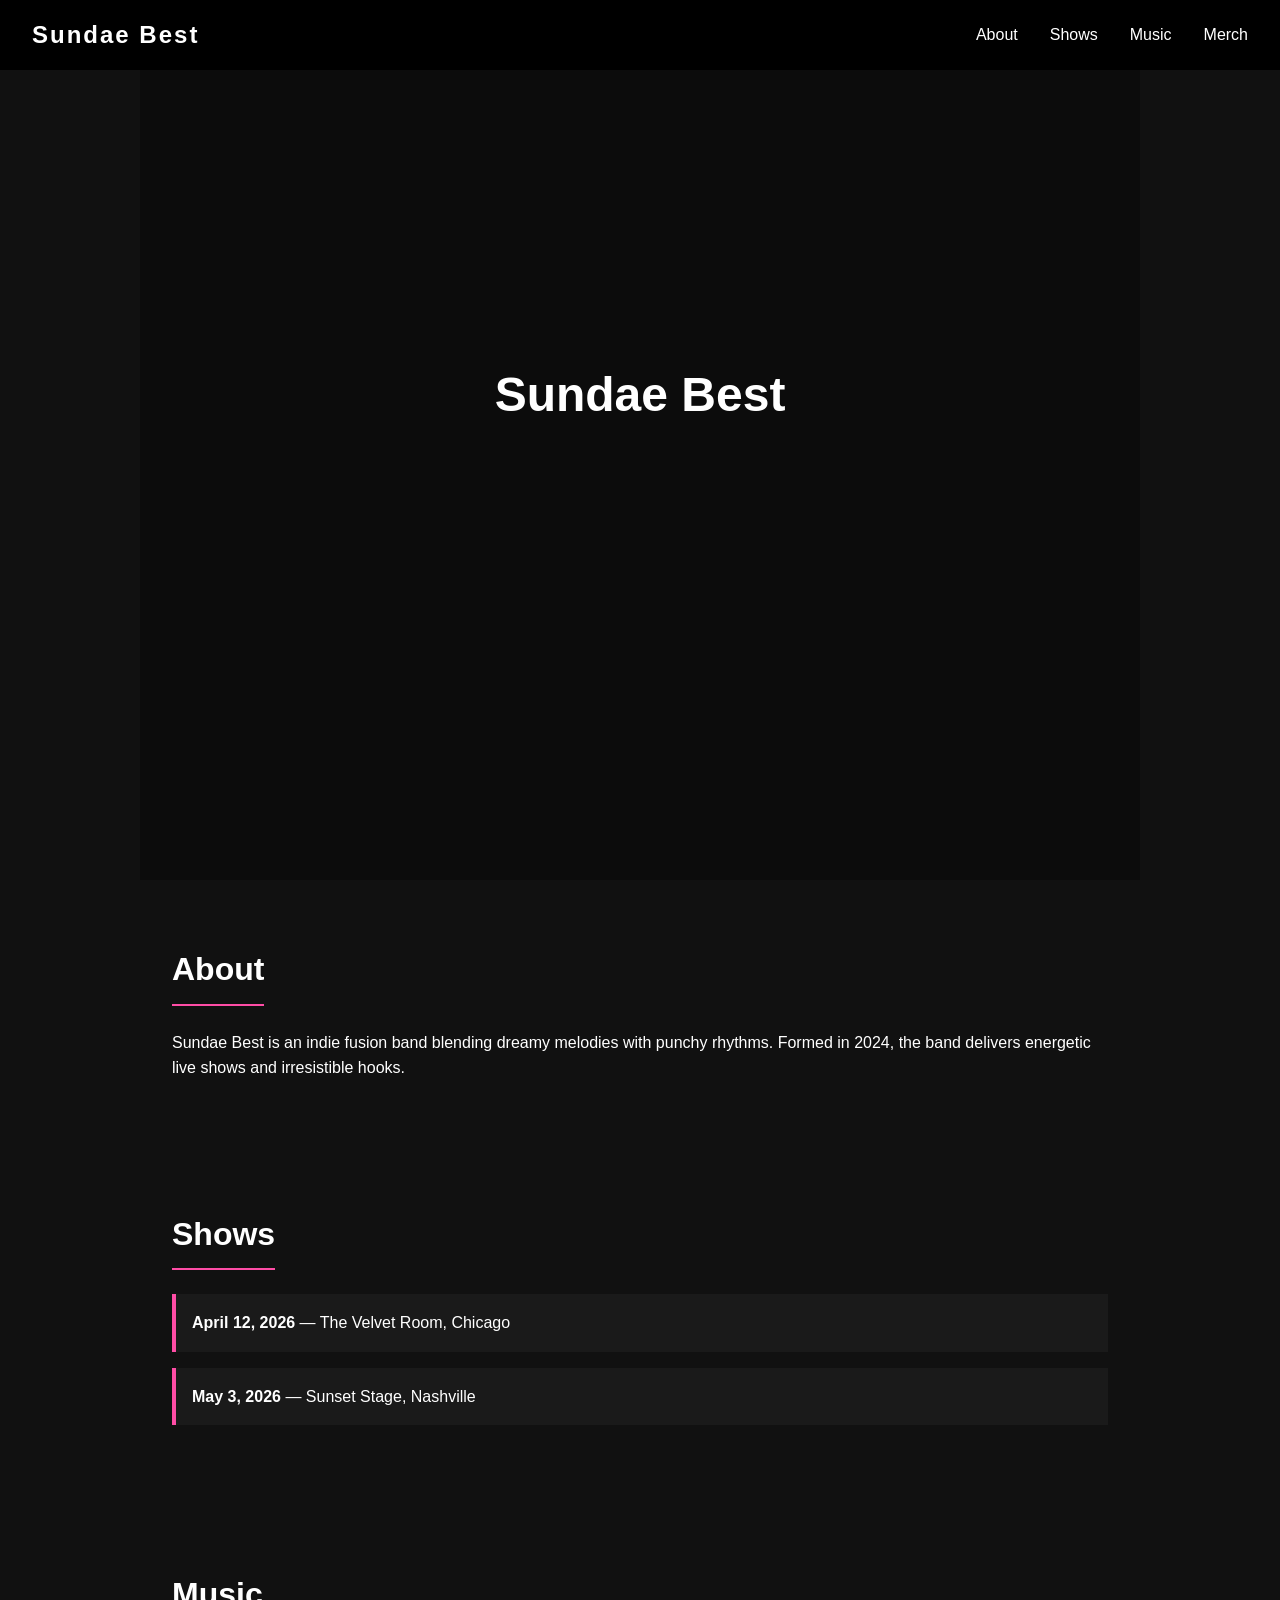
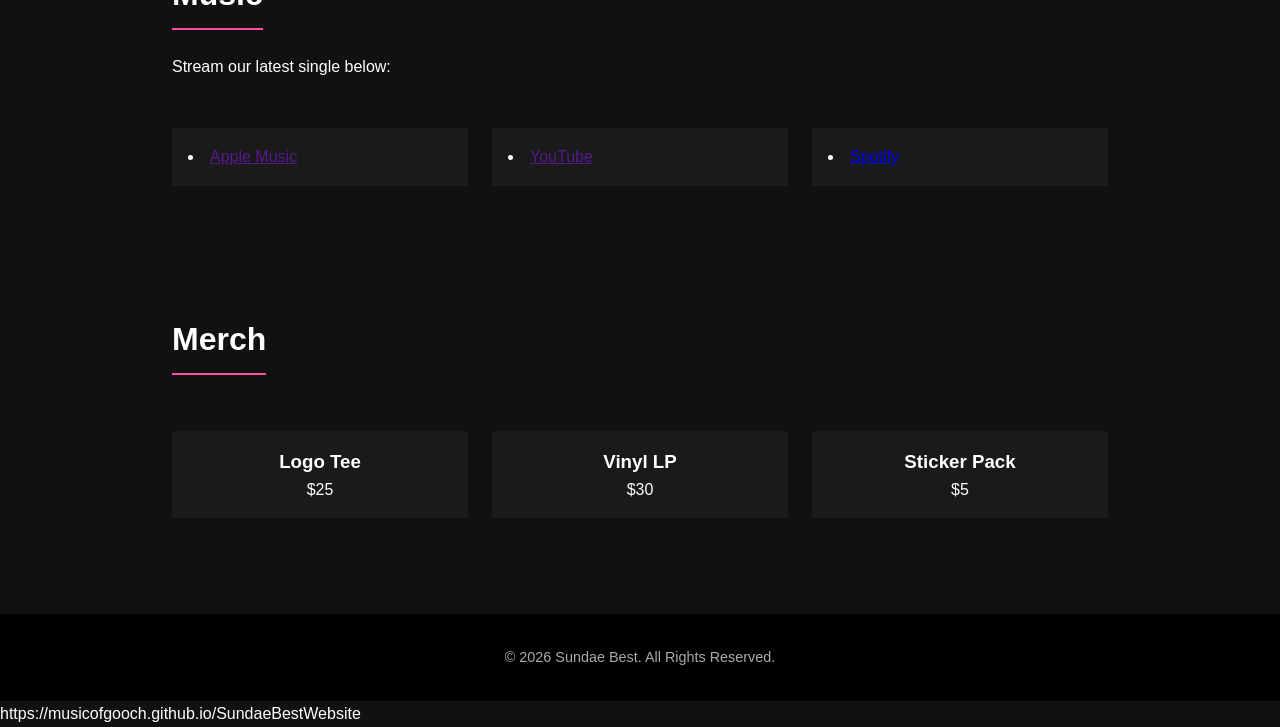
==== index.html @ 962b08f9 "name change" ====
<!DOCTYPE html>
<html lang="en">
<head>
<meta charset="UTF-8">
<meta name="viewport" content="width=device-width, initial-scale=1.0">
<title>Sundae Best | Official Website</title>

<style>
    * {
        margin: 0;
        padding: 0;
        box-sizing: border-box;
        font-family: Arial, Helvetica, sans-serif;
    }

    body {
        background-color: #111;
        color: #fff;
        line-height: 1.6;
    }

    /* NAVIGATION */
    header {
        background: #000;
        padding: 1rem 2rem;
        position: sticky;
        top: 0;
        z-index: 1000;
    }

    nav {
        display: flex;
        justify-content: space-between;
        align-items: center;
    }

    .logo {
        font-size: 1.5rem;
        font-weight: bold;
        letter-spacing: 2px;
    }

    .nav-links {
        list-style: none;
        display: flex;
        gap: 2rem;
    }

    .nav-links a {
        text-decoration: none;
        color: #fff;
        font-weight: 500;
        transition: color 0.3s ease;
    }

    .nav-links a:hover {
        color: #ff4da6;
    }

    /* HERO */
    .hero {
        height: 90vh;
        display: flex;
        justify-content: center;
        align-items: center;
        text-align: center;
        background: linear-gradient(rgba(0, 0, 0, 0.3), rgba(0,0,0,0.3)),
                    url('AlbumAF.PNG') center/cover no-repeat;
    }

    .hero h1 {
        font-size: 3rem;
        margin-bottom: 10rem;
    }

    .hero p {
        font-size: 1.2rem;
        color: #ccc;
    }

    section {
        padding: 4rem 2rem;
        max-width: 1000px;
        margin: auto;
    }

    section h2 {
        font-size: 2rem;
        margin-bottom: 1.5rem;
        border-bottom: 2px solid #ff4da6;
        display: inline-block;
        padding-bottom: 0.5rem;
    }

    /* SHOWS */
    .show {
        margin-bottom: 1rem;
        padding: 1rem;
        background: #1a1a1a;
        border-left: 4px solid #ff4da6;
    }

    /* MUSIC */
    .music-grid {
        display: grid;
        grid-template-columns: repeat(auto-fit, minmax(200px, 1fr));
        gap: 1.5rem;
        margin-top: 2rem;
    }   

    .streaming {
        background: #1a1a1a;
        padding: 1rem;
        margin-top: 1rem;
    }

    /* MERCH */
    .merch-grid {
        display: grid;
        grid-template-columns: repeat(auto-fit, minmax(200px, 1fr));
        gap: 1.5rem;
        margin-top: 2rem;
    }

    .merch-item {
        background: #1a1a1a;
        padding: 1rem;
        text-align: center;
    }

    footer {
        text-align: center;
        padding: 2rem;
        background: #000;
        margin-top: 2rem;
        font-size: 0.9rem;
        color: #aaa;
    }

    @media (max-width: 768px) {
        .nav-links {
            gap: 1rem;
        }

        .hero h1 {
            font-size: 2rem;
        }
    }
</style>
</head>

<body>

<header>
    <nav>
        <div class="logo">Sundae Best</div>
        <ul class="nav-links">
            <li><a href="#about">About</a></li>
            <li><a href="#shows">Shows</a></li>
            <li><a href="#music">Music</a></li>
            <li><a href="#merch">Merch</a></li>
        </ul>
    </nav>
</header>

<section class="hero">
    <div>
        <h1>Sundae Best</h1>
    </div>
</section>

<section id="about">
    <h2>About</h2>
    <p>
        Sundae Best is an indie fusion band blending dreamy melodies with punchy rhythms.
        Formed in 2024, the band delivers energetic live shows and irresistible hooks.
    </p>
</section>

<section id="shows">
    <h2>Shows</h2>
    <div class="show">
        <strong>April 12, 2026</strong> — The Velvet Room, Chicago
    </div>
    <div class="show">
        <strong>May 3, 2026</strong> — Sunset Stage, Nashville
    </div>
</section>

<section id="music">
    <h2>Music</h2>
    <p>Stream our latest single below:</p>
    <div class="music-grid">
        <div class="streaming">
            <li><a href="">Apple Music</a></li>
        </div>
        <div class="streaming">
            <li><a href="">YouTube</a></li>
        </div>
        <div class="streaming">
            <li><a href="https://open.spotify.com/artist/6PKrR58yG4EZNNCb6vdg8H">Spotify</a></li>
        </div>
    </div>
</section>

<section id="merch">
    <h2>Merch</h2>
    <div class="merch-grid">
        <div class="merch-item">
            <h3>Logo Tee</h3>
            <p>$25</p>
        </div>
        <div class="merch-item">
            <h3>Vinyl LP</h3>
            <p>$30</p>
        </div>
        <div class="merch-item">
            <h3>Sticker Pack</h3>
            <p>$5</p>
        </div>
    </div>
</section>

<footer>
    © 2026 Sundae Best. All Rights Reserved.
</footer>

</body>
</html>

https://musicofgooch.github.io/SundaeBestWebsite
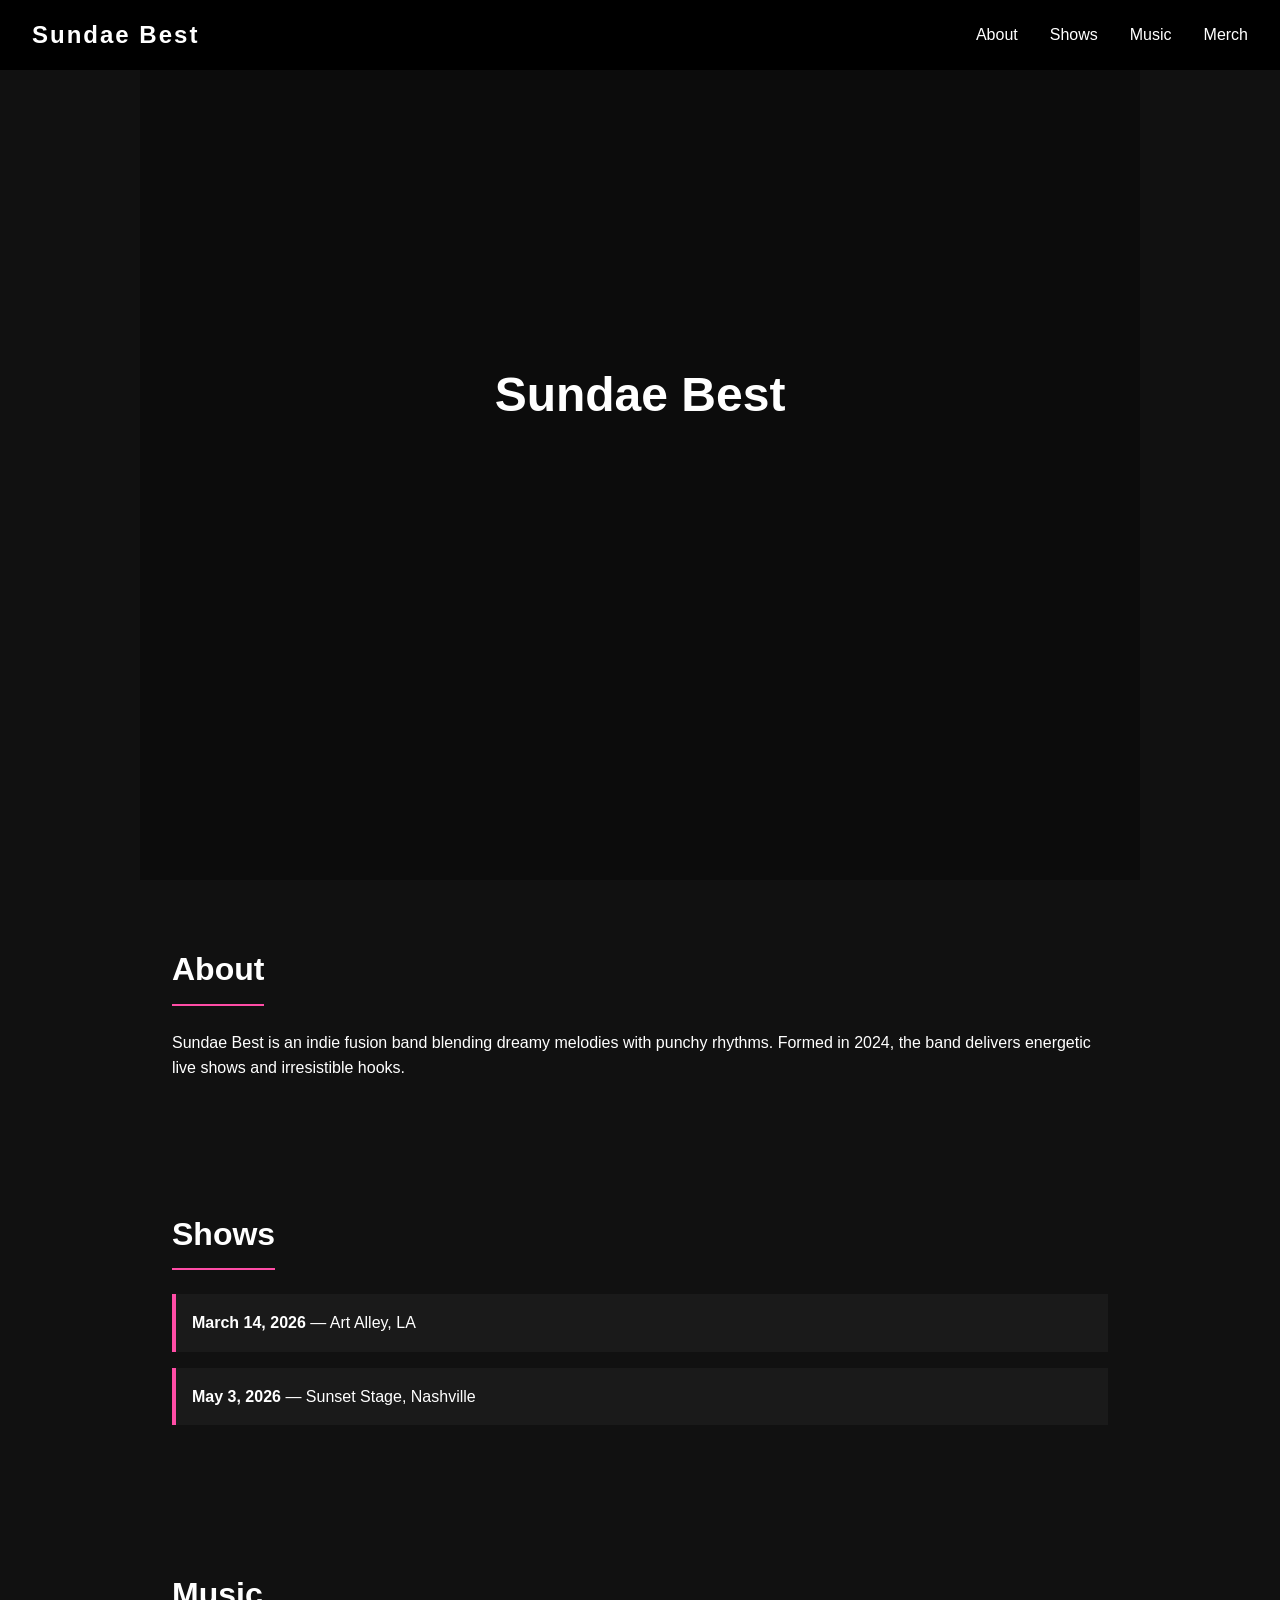
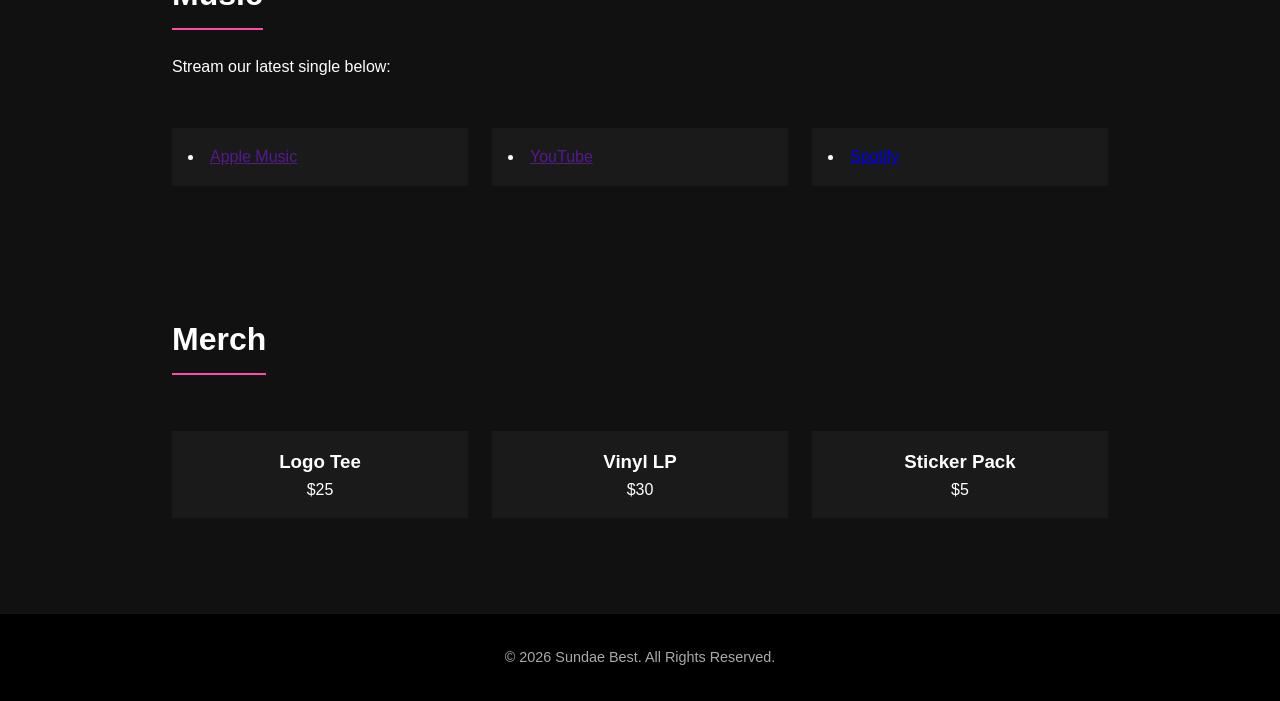
==== commit b36a08bf: "updated show" ====
--- a/index.html
+++ b/index.html
@@ -180,7 +180,7 @@
 <section id="shows">
     <h2>Shows</h2>
     <div class="show">
-        <strong>April 12, 2026</strong> — The Velvet Room, Chicago
+        <strong>March 14, 2026</strong> — Art Alley, LA
     </div>
     <div class="show">
         <strong>May 3, 2026</strong> — Sunset Stage, Nashville
@@ -226,6 +226,4 @@
 </footer>
 
 </body>
-</html>
-
-https://musicofgooch.github.io/SundaeBestWebsite+</html>
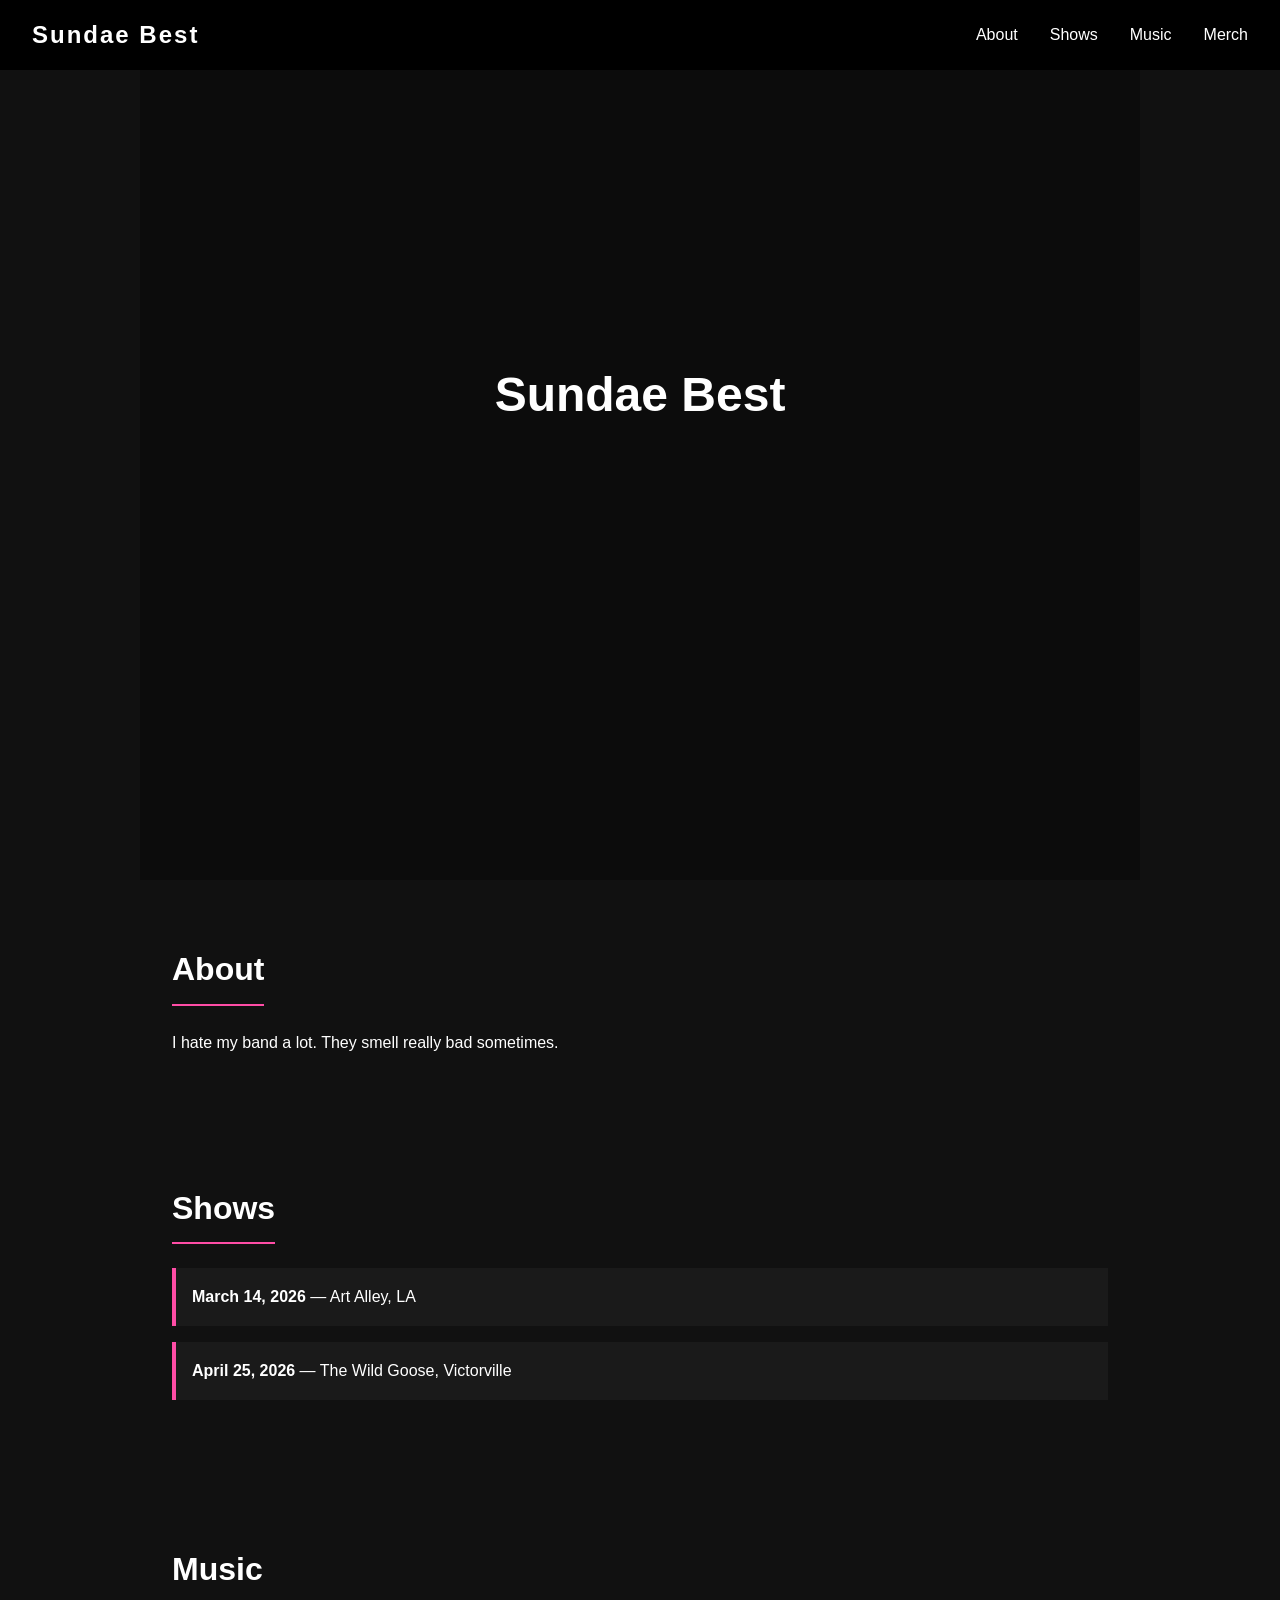
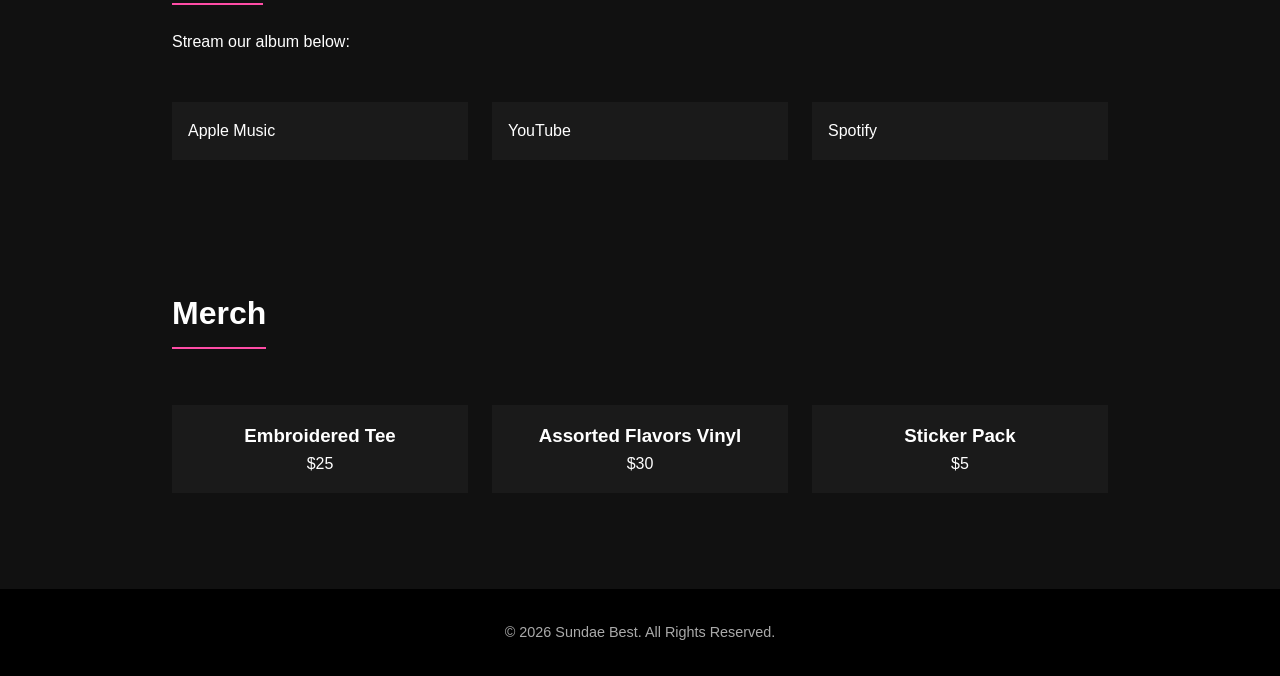
==== commit 04546578: "fixed music links" ====
--- a/index.html
+++ b/index.html
@@ -112,6 +112,20 @@
         background: #1a1a1a;
         padding: 1rem;
         margin-top: 1rem;
+        list-style: none;
+    }
+
+
+    .streaming a {
+        text-decoration: none;
+        color: #fff;
+        font-weight: 500;
+        transition: color 0.3s ease;
+        display: block;
+    }
+
+    .streaming a:hover {
+        color: #ff4da6;
     }
 
     /* MERCH */
@@ -172,8 +186,7 @@
 <section id="about">
     <h2>About</h2>
     <p>
-        Sundae Best is an indie fusion band blending dreamy melodies with punchy rhythms.
-        Formed in 2024, the band delivers energetic live shows and irresistible hooks.
+        I hate my band a lot.  They smell really bad sometimes. 
     </p>
 </section>
 
@@ -183,19 +196,19 @@
         <strong>March 14, 2026</strong> — Art Alley, LA
     </div>
     <div class="show">
-        <strong>May 3, 2026</strong> — Sunset Stage, Nashville
+        <strong>April 25, 2026</strong> — The Wild Goose, Victorville
     </div>
 </section>
 
 <section id="music">
     <h2>Music</h2>
-    <p>Stream our latest single below:</p>
+    <p>Stream our album below:</p>
     <div class="music-grid">
         <div class="streaming">
-            <li><a href="">Apple Music</a></li>
+            <li><a href="https://music.apple.com/us/artist/sundae-best/1744090236">Apple Music</a></li>
         </div>
         <div class="streaming">
-            <li><a href="">YouTube</a></li>
+            <li><a href="https://www.youtube.com/@SundaeBestBand">YouTube</a></li>
         </div>
         <div class="streaming">
             <li><a href="https://open.spotify.com/artist/6PKrR58yG4EZNNCb6vdg8H">Spotify</a></li>
@@ -207,11 +220,11 @@
     <h2>Merch</h2>
     <div class="merch-grid">
         <div class="merch-item">
-            <h3>Logo Tee</h3>
+            <h3>Embroidered Tee</h3>
             <p>$25</p>
         </div>
         <div class="merch-item">
-            <h3>Vinyl LP</h3>
+            <h3>Assorted Flavors Vinyl</h3>
             <p>$30</p>
         </div>
         <div class="merch-item">
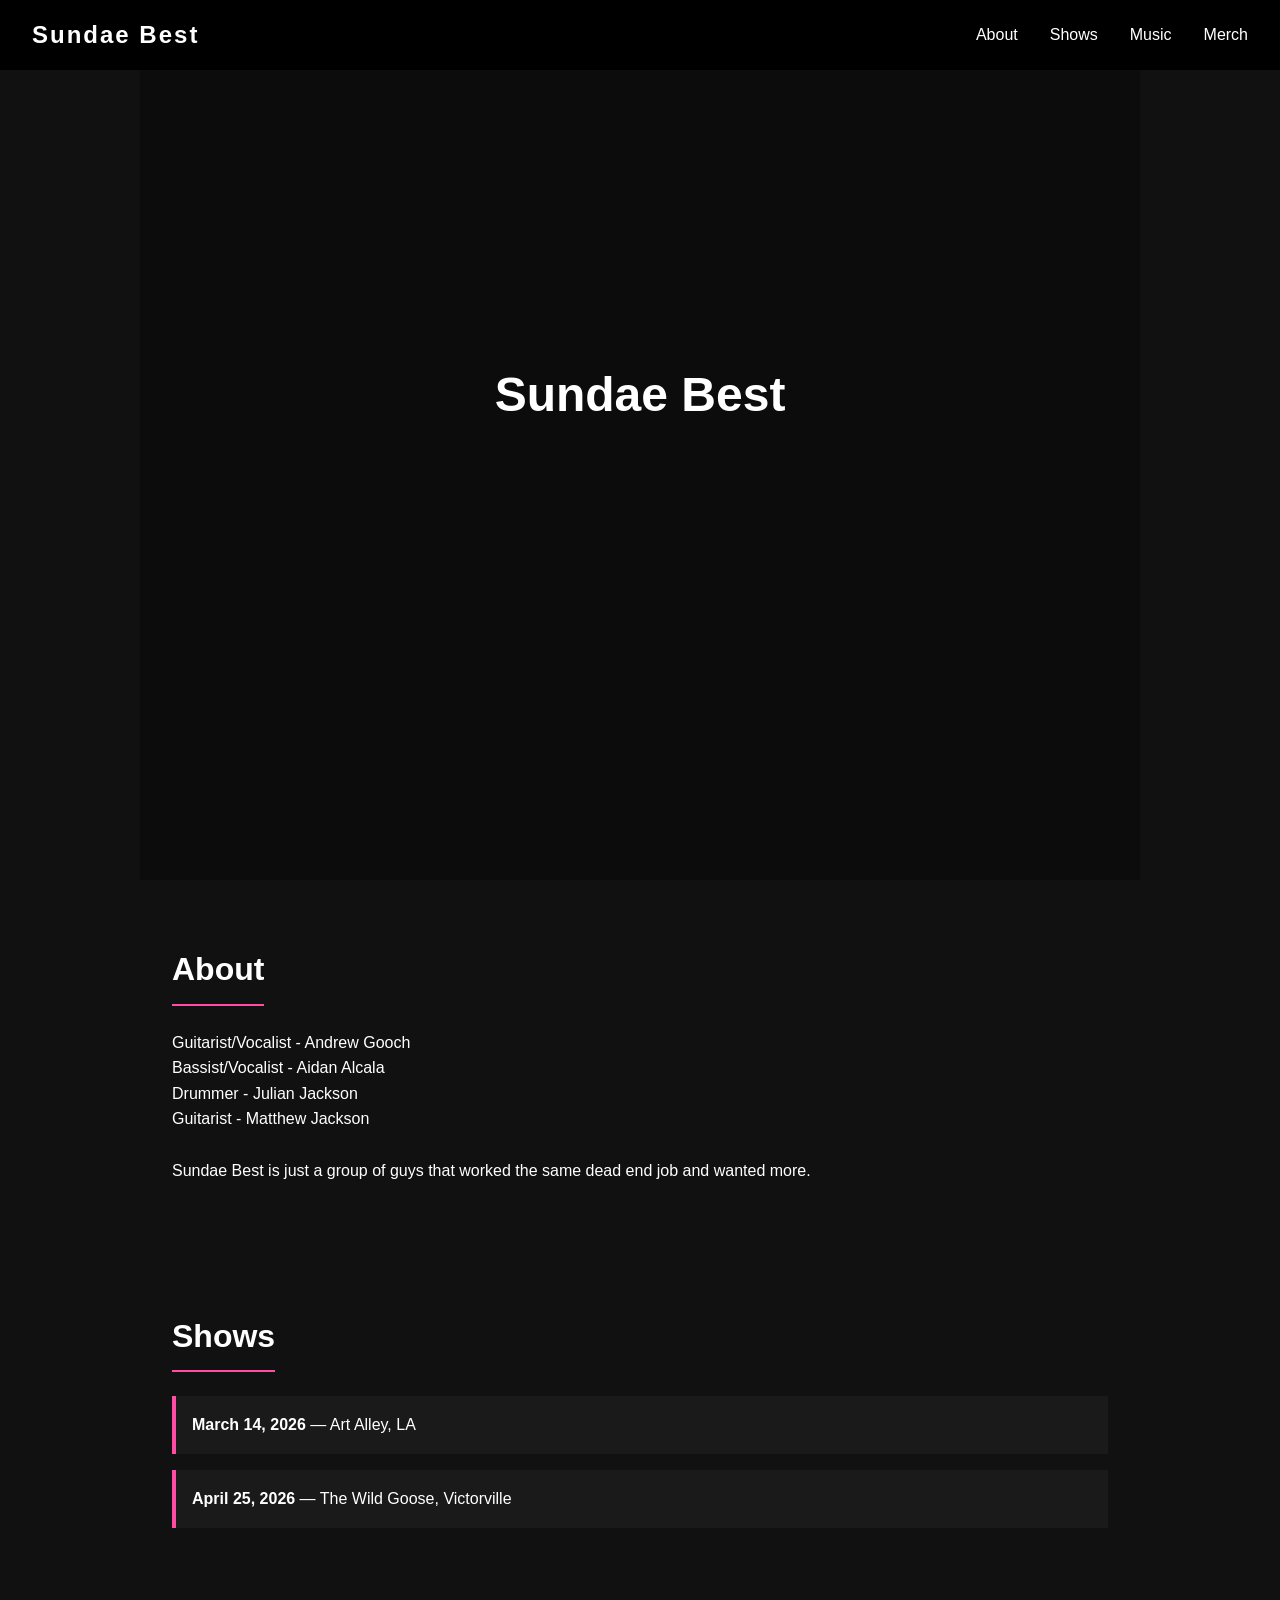
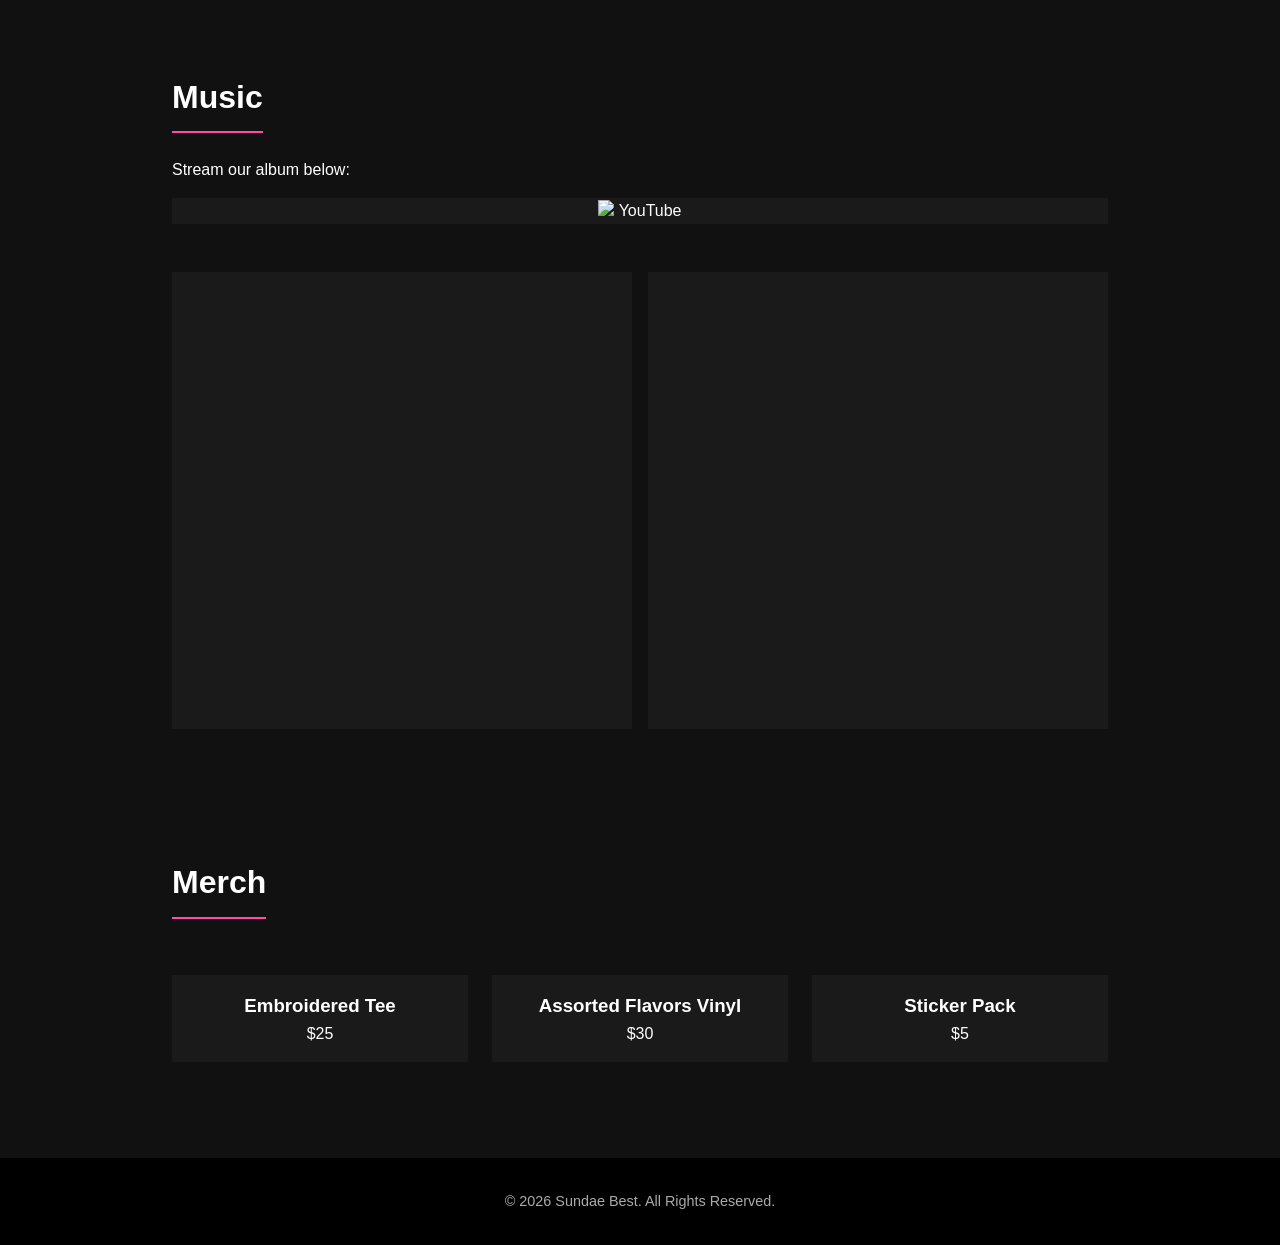
==== commit 9e4868ad: "Updated Music" ====
--- a/index.html
+++ b/index.html
@@ -103,14 +103,13 @@
     /* MUSIC */
     .music-grid {
         display: grid;
-        grid-template-columns: repeat(auto-fit, minmax(200px, 1fr));
-        gap: 1.5rem;
+        grid-template-columns: 1fr 1fr;
+        gap: 1rem;
         margin-top: 2rem;
     }   
 
     .streaming {
         background: #1a1a1a;
-        padding: 1rem;
         margin-top: 1rem;
         list-style: none;
     }
@@ -118,15 +117,24 @@
 
     .streaming a {
         text-decoration: none;
+        text-align: center;
         color: #fff;
         font-weight: 500;
         transition: color 0.3s ease;
         display: block;
     }
 
+    .streaming img {
+        max-width: 100%;
+        height: auto;
+        overflow: hidden;
+        image-rendering: optimizeQuality;
+    }
+
     .streaming a:hover {
         color: #ff4da6;
     }
+
 
     /* MERCH */
     .merch-grid {
@@ -141,6 +149,7 @@
         padding: 1rem;
         text-align: center;
     }
+
 
     footer {
         text-align: center;
@@ -186,7 +195,12 @@
 <section id="about">
     <h2>About</h2>
     <p>
-        I hate my band a lot.  They smell really bad sometimes. 
+        Guitarist/Vocalist - Andrew Gooch <br>
+        Bassist/Vocalist - Aidan Alcala <br>
+        Drummer - Julian Jackson <br>
+        Guitarist - Matthew Jackson <br>
+        <br>
+        Sundae Best is just a group of guys that worked the same dead end job and wanted more.
     </p>
 </section>
 
@@ -203,15 +217,16 @@
 <section id="music">
     <h2>Music</h2>
     <p>Stream our album below:</p>
+    <div class="streaming" id="youtube">
+        <li><a href="https://www.youtube.com/@SundaeBestBand"> <img id = "thumbnails" src="https://img.youtube.com/vi/ENrIGJhFksY/maxresdefault.jpg"> YouTube</a></li>
+    </div>
     <div class="music-grid">
-        <div class="streaming">
-            <li><a href="https://music.apple.com/us/artist/sundae-best/1744090236">Apple Music</a></li>
-        </div>
-        <div class="streaming">
-            <li><a href="https://www.youtube.com/@SundaeBestBand">YouTube</a></li>
-        </div>
-        <div class="streaming">
-            <li><a href="https://open.spotify.com/artist/6PKrR58yG4EZNNCb6vdg8H">Spotify</a></li>
+
+        <div class="streaming" id="apple">
+            <li><a > <iframe allow="autoplay *; encrypted-media *; fullscreen *; clipboard-write" frameborder="0" height="450" style="width:100%;max-width:660px;overflow:hidden;border-radius:10px;" sandbox="allow-forms allow-popups allow-same-origin allow-scripts allow-storage-access-by-user-activation allow-top-navigation-by-user-activation" src="https://embed.music.apple.com/us/album/assorted-flavors/1847141322"></iframe></a></li>
+        </div>
+        <div class="streaming" id="spotify">
+            <li><a ><iframe data-testid="embed-iframe" style="border-radius:12px" src="https://open.spotify.com/embed/artist/6PKrR58yG4EZNNCb6vdg8H?utm_source=generator" width="100%" height="352" frameBorder="0" allowfullscreen="" allow="autoplay; clipboard-write; encrypted-media; fullscreen; picture-in-picture" loading="lazy"></iframe> </a></li>
         </div>
     </div>
 </section>
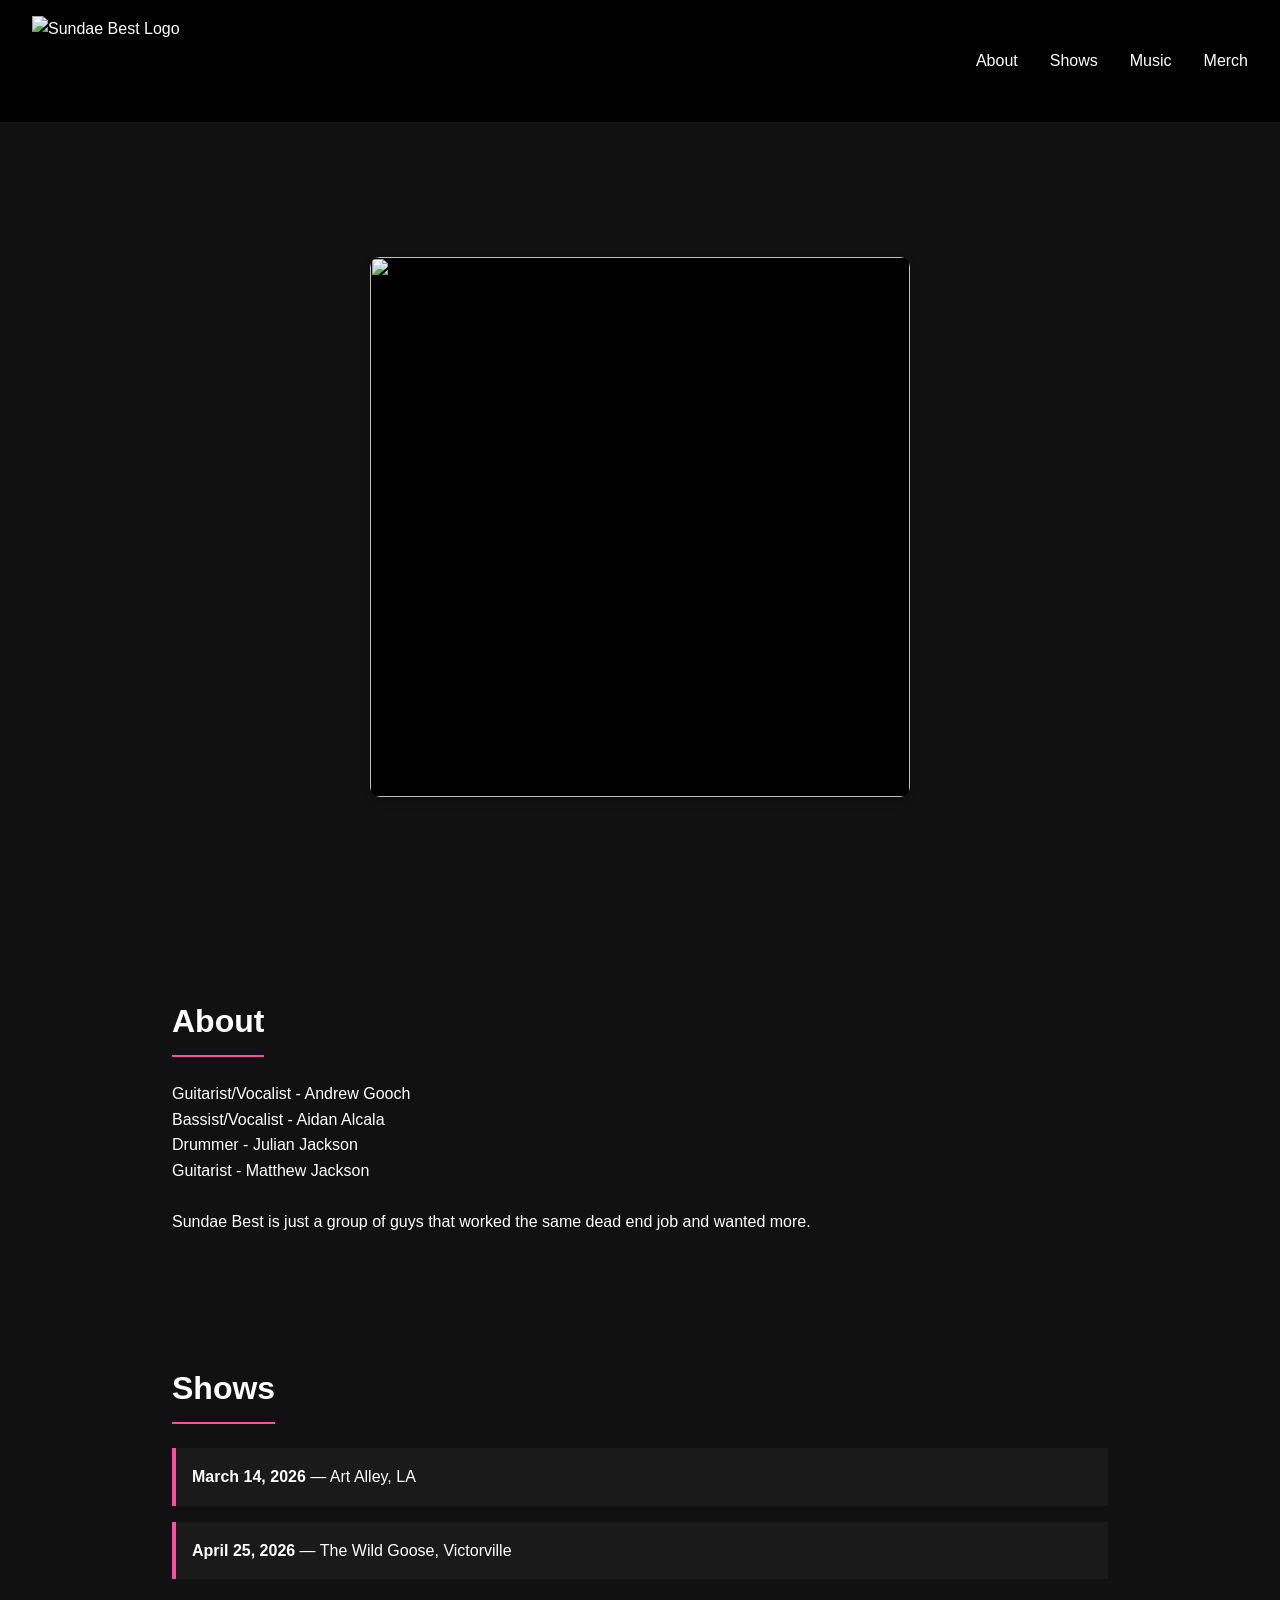
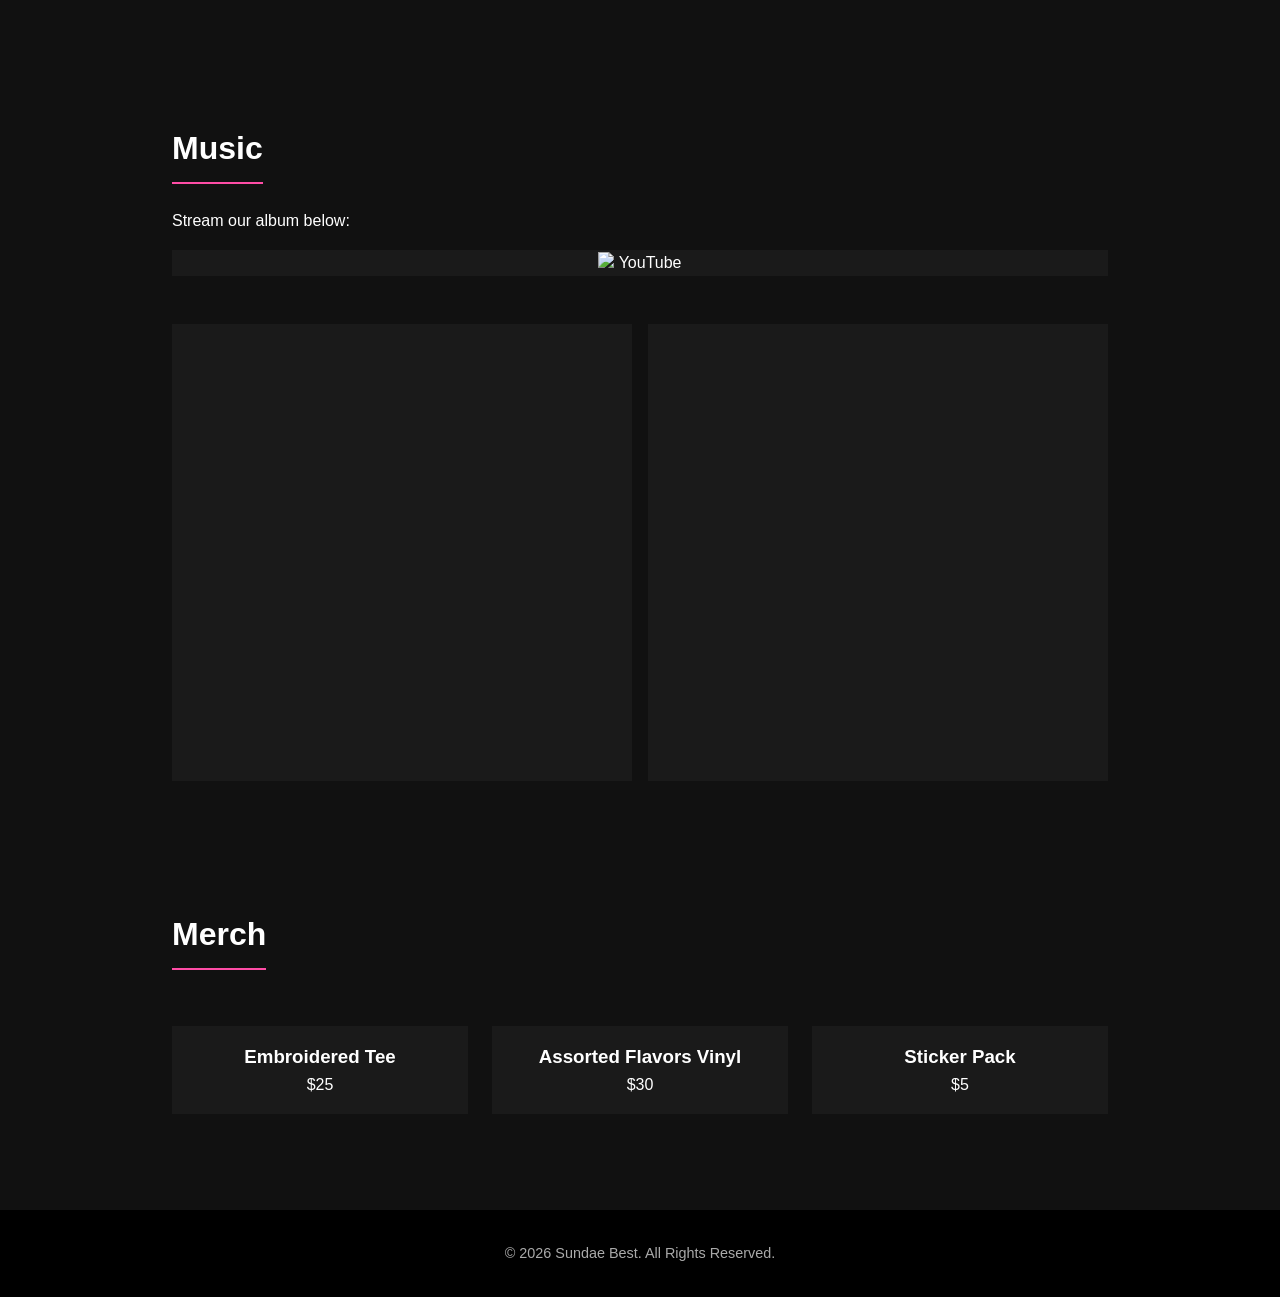
==== commit 4f31bec8: "Photo" ====
--- a/index.html
+++ b/index.html
@@ -19,11 +19,34 @@
         line-height: 1.6;
     }
 
+
+
+    .carousel {
+      position: relative;
+      width: 60vh;
+      overflow: hidden;
+      border-radius: 10px;
+      box-shadow: 0 4px 10px rgba(0,0,0,0.2);
+      background: #000;
+    }
+
+    .carousel-track {
+      display: flex;
+      transition: transform 0.5s ease-in-out;
+    }
+
+    .carousel img {
+      width: 60vh;
+      height: 60vh;
+      object-fit: cover;
+    }
+
+
     /* NAVIGATION */
     header {
         background: #000;
         padding: 1rem 2rem;
-        position: sticky;
+        position: static;
         top: 0;
         z-index: 1000;
     }
@@ -35,9 +58,11 @@
     }
 
     .logo {
-        font-size: 1.5rem;
-        font-weight: bold;
-        letter-spacing: 2px;
+        display: flex;
+        justify-content: space-between;
+        height: 10vh;
+        padding: 0;
+
     }
 
     .nav-links {
@@ -64,8 +89,7 @@
         justify-content: center;
         align-items: center;
         text-align: center;
-        background: linear-gradient(rgba(0, 0, 0, 0.3), rgba(0,0,0,0.3)),
-                    url('AlbumAF.PNG') center/cover no-repeat;
+
     }
 
     .hero h1 {
@@ -176,7 +200,7 @@
 
 <header>
     <nav>
-        <div class="logo">Sundae Best</div>
+        <div class="logo"> <img src="IMG/logo.png" alt="Sundae Best Logo"></div>
         <ul class="nav-links">
             <li><a href="#about">About</a></li>
             <li><a href="#shows">Shows</a></li>
@@ -187,8 +211,16 @@
 </header>
 
 <section class="hero">
-    <div>
-        <h1>Sundae Best</h1>
+<div class="carousel" id="carousel">
+  <div class="carousel-track" id="track">
+    <img src="IMG/AlbumAF.PNG">
+    <img src="IMG/Photo1.jpg">
+    <img src="IMG/Photo2.jpg">
+    <img src="IMG/Photo3.jpg">
+    <img src="IMG/Photo4.jpg">
+    <img src="IMG/Photo5.jpg">
+
+</div>
     </div>
 </section>
 
@@ -226,7 +258,7 @@
             <li><a > <iframe allow="autoplay *; encrypted-media *; fullscreen *; clipboard-write" frameborder="0" height="450" style="width:100%;max-width:660px;overflow:hidden;border-radius:10px;" sandbox="allow-forms allow-popups allow-same-origin allow-scripts allow-storage-access-by-user-activation allow-top-navigation-by-user-activation" src="https://embed.music.apple.com/us/album/assorted-flavors/1847141322"></iframe></a></li>
         </div>
         <div class="streaming" id="spotify">
-            <li><a ><iframe data-testid="embed-iframe" style="border-radius:12px" src="https://open.spotify.com/embed/artist/6PKrR58yG4EZNNCb6vdg8H?utm_source=generator" width="100%" height="352" frameBorder="0" allowfullscreen="" allow="autoplay; clipboard-write; encrypted-media; fullscreen; picture-in-picture" loading="lazy"></iframe> </a></li>
+            <li><a ><iframe data-testid="embed-iframe" style="border-radius:12px" src="https://open.spotify.com/embed/artist/6PKrR58yG4EZNNCb6vdg8H?utm_source=generator" width="100%" height="450" frameBorder="0" allowfullscreen="" allow="autoplay; clipboard-write; encrypted-media; fullscreen; picture-in-picture" loading="lazy"></iframe> </a></li>
         </div>
     </div>
 </section>
@@ -249,6 +281,43 @@
     </div>
 </section>
 
+
+
+
+<script>
+  let index = 0;
+  const track = document.getElementById('track');
+  const slides = document.querySelectorAll('.carousel img');
+  const totalSlides = slides.length;
+  const carousel = document.getElementById('carousel');
+
+  function updateSlide() {
+    track.style.transform = `translateX(-${index * 600}px)`;
+  }
+
+  function moveSlide(direction) {
+    index += direction;
+
+    if (index < 0) index = totalSlides - 1;
+    if (index >= totalSlides) index = 0;
+
+    updateSlide();
+  }
+
+  function autoSlide() {
+    index++;
+    if (index >= totalSlides) index = 0;
+    updateSlide();
+  }
+
+  let interval = setInterval(autoSlide, 4000);
+
+  if (index > 5) {
+    clearInterval(interval);
+  }
+
+</script>
+
 <footer>
     © 2026 Sundae Best. All Rights Reserved.
 </footer>
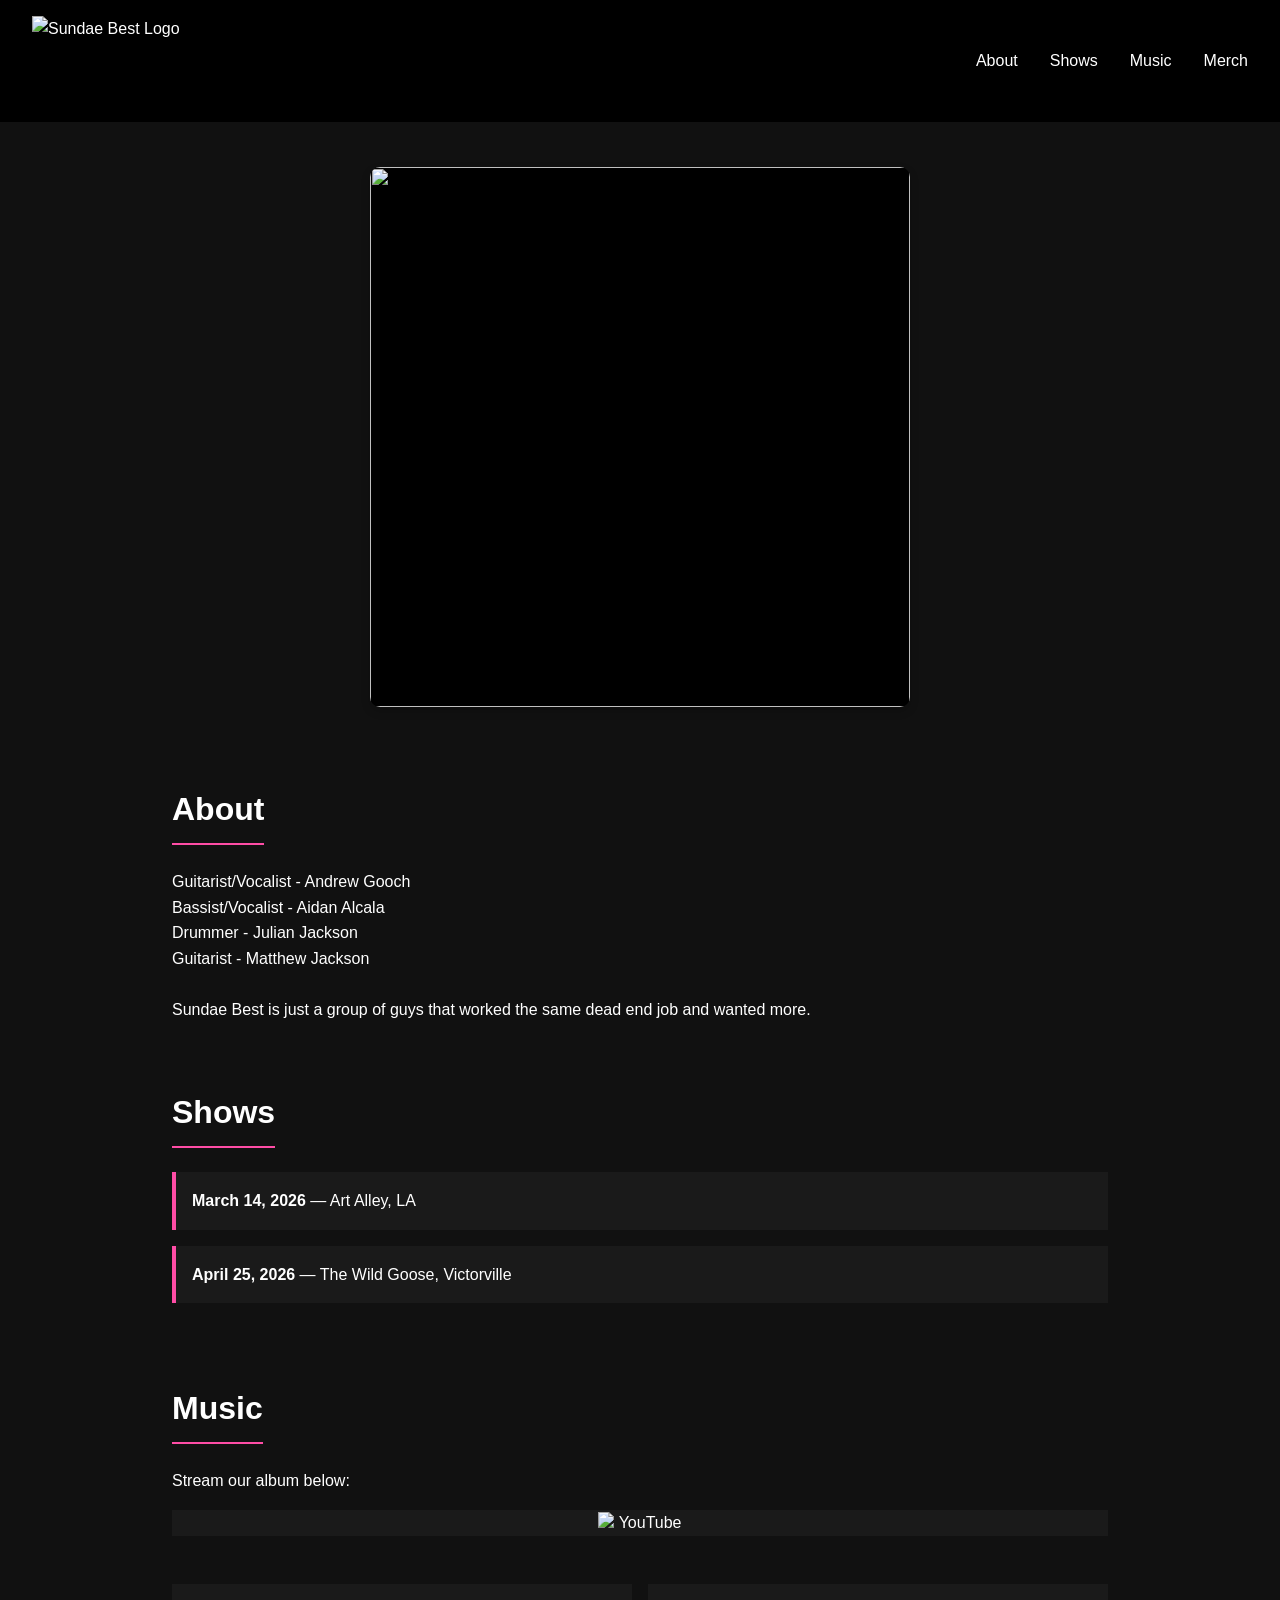
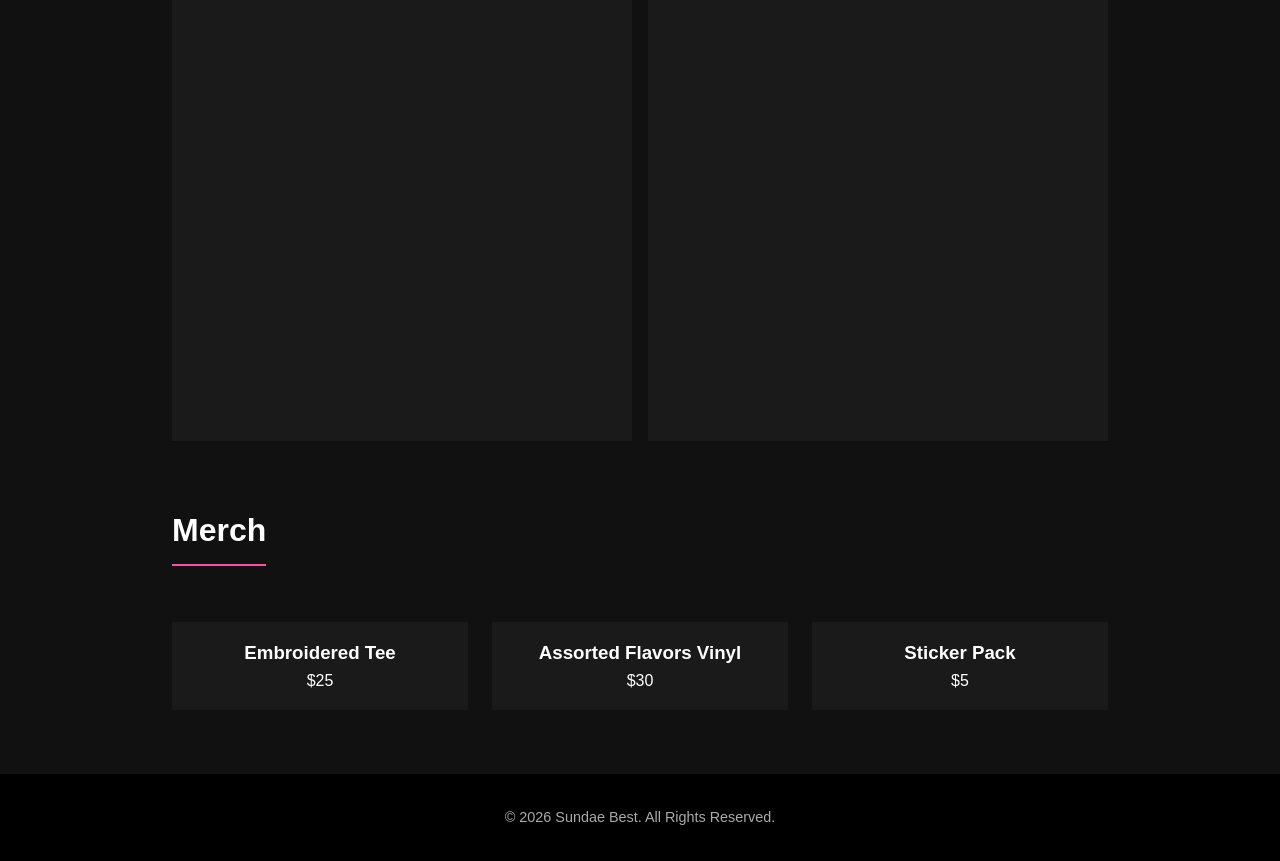
==== commit 5d1515c3: "fixed carousel" ====
--- a/index.html
+++ b/index.html
@@ -4,196 +4,8 @@
 <meta charset="UTF-8">
 <meta name="viewport" content="width=device-width, initial-scale=1.0">
 <title>Sundae Best | Official Website</title>
+<link rel="stylesheet" href="SB.css">
 
-<style>
-    * {
-        margin: 0;
-        padding: 0;
-        box-sizing: border-box;
-        font-family: Arial, Helvetica, sans-serif;
-    }
-
-    body {
-        background-color: #111;
-        color: #fff;
-        line-height: 1.6;
-    }
-
-
-
-    .carousel {
-      position: relative;
-      width: 60vh;
-      overflow: hidden;
-      border-radius: 10px;
-      box-shadow: 0 4px 10px rgba(0,0,0,0.2);
-      background: #000;
-    }
-
-    .carousel-track {
-      display: flex;
-      transition: transform 0.5s ease-in-out;
-    }
-
-    .carousel img {
-      width: 60vh;
-      height: 60vh;
-      object-fit: cover;
-    }
-
-
-    /* NAVIGATION */
-    header {
-        background: #000;
-        padding: 1rem 2rem;
-        position: static;
-        top: 0;
-        z-index: 1000;
-    }
-
-    nav {
-        display: flex;
-        justify-content: space-between;
-        align-items: center;
-    }
-
-    .logo {
-        display: flex;
-        justify-content: space-between;
-        height: 10vh;
-        padding: 0;
-
-    }
-
-    .nav-links {
-        list-style: none;
-        display: flex;
-        gap: 2rem;
-    }
-
-    .nav-links a {
-        text-decoration: none;
-        color: #fff;
-        font-weight: 500;
-        transition: color 0.3s ease;
-    }
-
-    .nav-links a:hover {
-        color: #ff4da6;
-    }
-
-    /* HERO */
-    .hero {
-        height: 90vh;
-        display: flex;
-        justify-content: center;
-        align-items: center;
-        text-align: center;
-
-    }
-
-    .hero h1 {
-        font-size: 3rem;
-        margin-bottom: 10rem;
-    }
-
-    .hero p {
-        font-size: 1.2rem;
-        color: #ccc;
-    }
-
-    section {
-        padding: 4rem 2rem;
-        max-width: 1000px;
-        margin: auto;
-    }
-
-    section h2 {
-        font-size: 2rem;
-        margin-bottom: 1.5rem;
-        border-bottom: 2px solid #ff4da6;
-        display: inline-block;
-        padding-bottom: 0.5rem;
-    }
-
-    /* SHOWS */
-    .show {
-        margin-bottom: 1rem;
-        padding: 1rem;
-        background: #1a1a1a;
-        border-left: 4px solid #ff4da6;
-    }
-
-    /* MUSIC */
-    .music-grid {
-        display: grid;
-        grid-template-columns: 1fr 1fr;
-        gap: 1rem;
-        margin-top: 2rem;
-    }   
-
-    .streaming {
-        background: #1a1a1a;
-        margin-top: 1rem;
-        list-style: none;
-    }
-
-
-    .streaming a {
-        text-decoration: none;
-        text-align: center;
-        color: #fff;
-        font-weight: 500;
-        transition: color 0.3s ease;
-        display: block;
-    }
-
-    .streaming img {
-        max-width: 100%;
-        height: auto;
-        overflow: hidden;
-        image-rendering: optimizeQuality;
-    }
-
-    .streaming a:hover {
-        color: #ff4da6;
-    }
-
-
-    /* MERCH */
-    .merch-grid {
-        display: grid;
-        grid-template-columns: repeat(auto-fit, minmax(200px, 1fr));
-        gap: 1.5rem;
-        margin-top: 2rem;
-    }
-
-    .merch-item {
-        background: #1a1a1a;
-        padding: 1rem;
-        text-align: center;
-    }
-
-
-    footer {
-        text-align: center;
-        padding: 2rem;
-        background: #000;
-        margin-top: 2rem;
-        font-size: 0.9rem;
-        color: #aaa;
-    }
-
-    @media (max-width: 768px) {
-        .nav-links {
-            gap: 1rem;
-        }
-
-        .hero h1 {
-            font-size: 2rem;
-        }
-    }
-</style>
 </head>
 
 <body>
@@ -217,7 +29,7 @@
     <img src="IMG/Photo1.jpg">
     <img src="IMG/Photo2.jpg">
     <img src="IMG/Photo3.jpg">
-    <img src="IMG/Photo4.jpg">
+    <img src="IMG/Photo4.PNG">
     <img src="IMG/Photo5.jpg">
 
 </div>
@@ -283,44 +95,11 @@
 
 
 
-
-<script>
-  let index = 0;
-  const track = document.getElementById('track');
-  const slides = document.querySelectorAll('.carousel img');
-  const totalSlides = slides.length;
-  const carousel = document.getElementById('carousel');
-
-  function updateSlide() {
-    track.style.transform = `translateX(-${index * 600}px)`;
-  }
-
-  function moveSlide(direction) {
-    index += direction;
-
-    if (index < 0) index = totalSlides - 1;
-    if (index >= totalSlides) index = 0;
-
-    updateSlide();
-  }
-
-  function autoSlide() {
-    index++;
-    if (index >= totalSlides) index = 0;
-    updateSlide();
-  }
-
-  let interval = setInterval(autoSlide, 4000);
-
-  if (index > 5) {
-    clearInterval(interval);
-  }
-
-</script>
-
 <footer>
     © 2026 Sundae Best. All Rights Reserved.
 </footer>
 
+<script src="SB.js"></script>
+
 </body>
 </html>
--- a/SB.css
+++ b/SB.css
@@ -0,0 +1,193 @@
+
+    * {
+        margin: 0;
+        padding: 0;
+        box-sizing: border-box;
+        font-family: Arial, Helvetica, sans-serif;
+    }
+
+    body {
+        background-color: #111;
+        color: #fff;
+        line-height: 1.6;
+    }
+
+
+
+    .carousel {
+      position: relative;
+      width: 60vh;
+      overflow: hidden;
+      border-radius: 10px;
+      box-shadow: 0 4px 10px rgba(0,0,0,0.2);
+      background: #000;
+    }
+
+    .carousel-track {
+      display: flex;
+      transition: transform 0.5s ease-in-out;
+    }
+
+    .carousel img {
+      width: 60vh;
+      height: 60vh;
+      object-fit: cover;
+    }
+
+
+    /* NAVIGATION */
+    header {
+        background: #000;
+        padding: 1rem 2rem;
+        position: static;
+        top: 0;
+        z-index: 1000;
+    }
+
+    nav {
+        display: flex;
+        justify-content: space-between;
+        align-items: center;
+    }
+
+    .logo {
+        display: flex;
+        justify-content: space-between;
+        height: 10vh;
+        padding: 0;
+
+    }
+
+    .nav-links {
+        list-style: none;
+        display: flex;
+        gap: 2rem;
+    }
+
+    .nav-links a {
+        text-decoration: none;
+        color: #fff;
+        font-weight: 500;
+        transition: color 0.3s ease;
+    }
+
+    .nav-links a:hover {
+        color: #ff4da6;
+    }
+
+    /* HERO */
+    .hero {
+        height: 70vh;
+        display: flex;
+        justify-content: center;
+        align-items: center;
+        text-align: center;
+        padding: 0rem 0
+
+    }
+
+    .hero h1 {
+        font-size: 3rem;
+        margin-bottom: 10rem;
+    }
+
+    .hero p {
+        font-size: 1.2rem;
+        color: #ccc;
+    }
+    .about {
+        margin-bottom: 1rem;
+        padding: 0rem;
+    }
+
+    section {
+        padding: 2rem 2rem;
+        max-width: 1000px;
+        margin: auto;
+    }
+
+    section h2 {
+        font-size: 2rem;
+        margin-bottom: 1.5rem;
+        border-bottom: 2px solid #ff4da6;
+        display: inline-block;
+        padding-bottom: 0.5rem;
+    }
+
+    /* SHOWS */
+    .show {
+        margin-bottom: 1rem;
+        padding: 1rem;
+        background: #1a1a1a;
+        border-left: 4px solid #ff4da6;
+    }
+
+    /* MUSIC */
+    .music-grid {
+        display: grid;
+        grid-template-columns: 1fr 1fr;
+        gap: 1rem;
+        margin-top: 2rem;
+    }   
+
+    .streaming {
+        background: #1a1a1a;
+        margin-top: 1rem;
+        list-style: none;
+    }
+
+
+    .streaming a {
+        text-decoration: none;
+        text-align: center;
+        color: #fff;
+        font-weight: 500;
+        transition: color 0.3s ease;
+        display: block;
+    }
+
+    .streaming img {
+        max-width: 100%;
+        height: auto;
+        overflow: hidden;
+        image-rendering: optimizeQuality;
+    }
+
+    .streaming a:hover {
+        color: #ff4da6;
+    }
+
+
+    /* MERCH */
+    .merch-grid {
+        display: grid;
+        grid-template-columns: repeat(auto-fit, minmax(200px, 1fr));
+        gap: 1.5rem;
+        margin-top: 2rem;
+    }
+
+    .merch-item {
+        background: #1a1a1a;
+        padding: 1rem;
+        text-align: center;
+    }
+
+
+    footer {
+        text-align: center;
+        padding: 2rem;
+        background: #000;
+        margin-top: 2rem;
+        font-size: 0.9rem;
+        color: #aaa;
+    }
+
+    @media (max-width: 768px) {
+        .nav-links {
+            gap: 1rem;
+        }
+
+        .hero h1 {
+            font-size: 2rem;
+        }
+    }
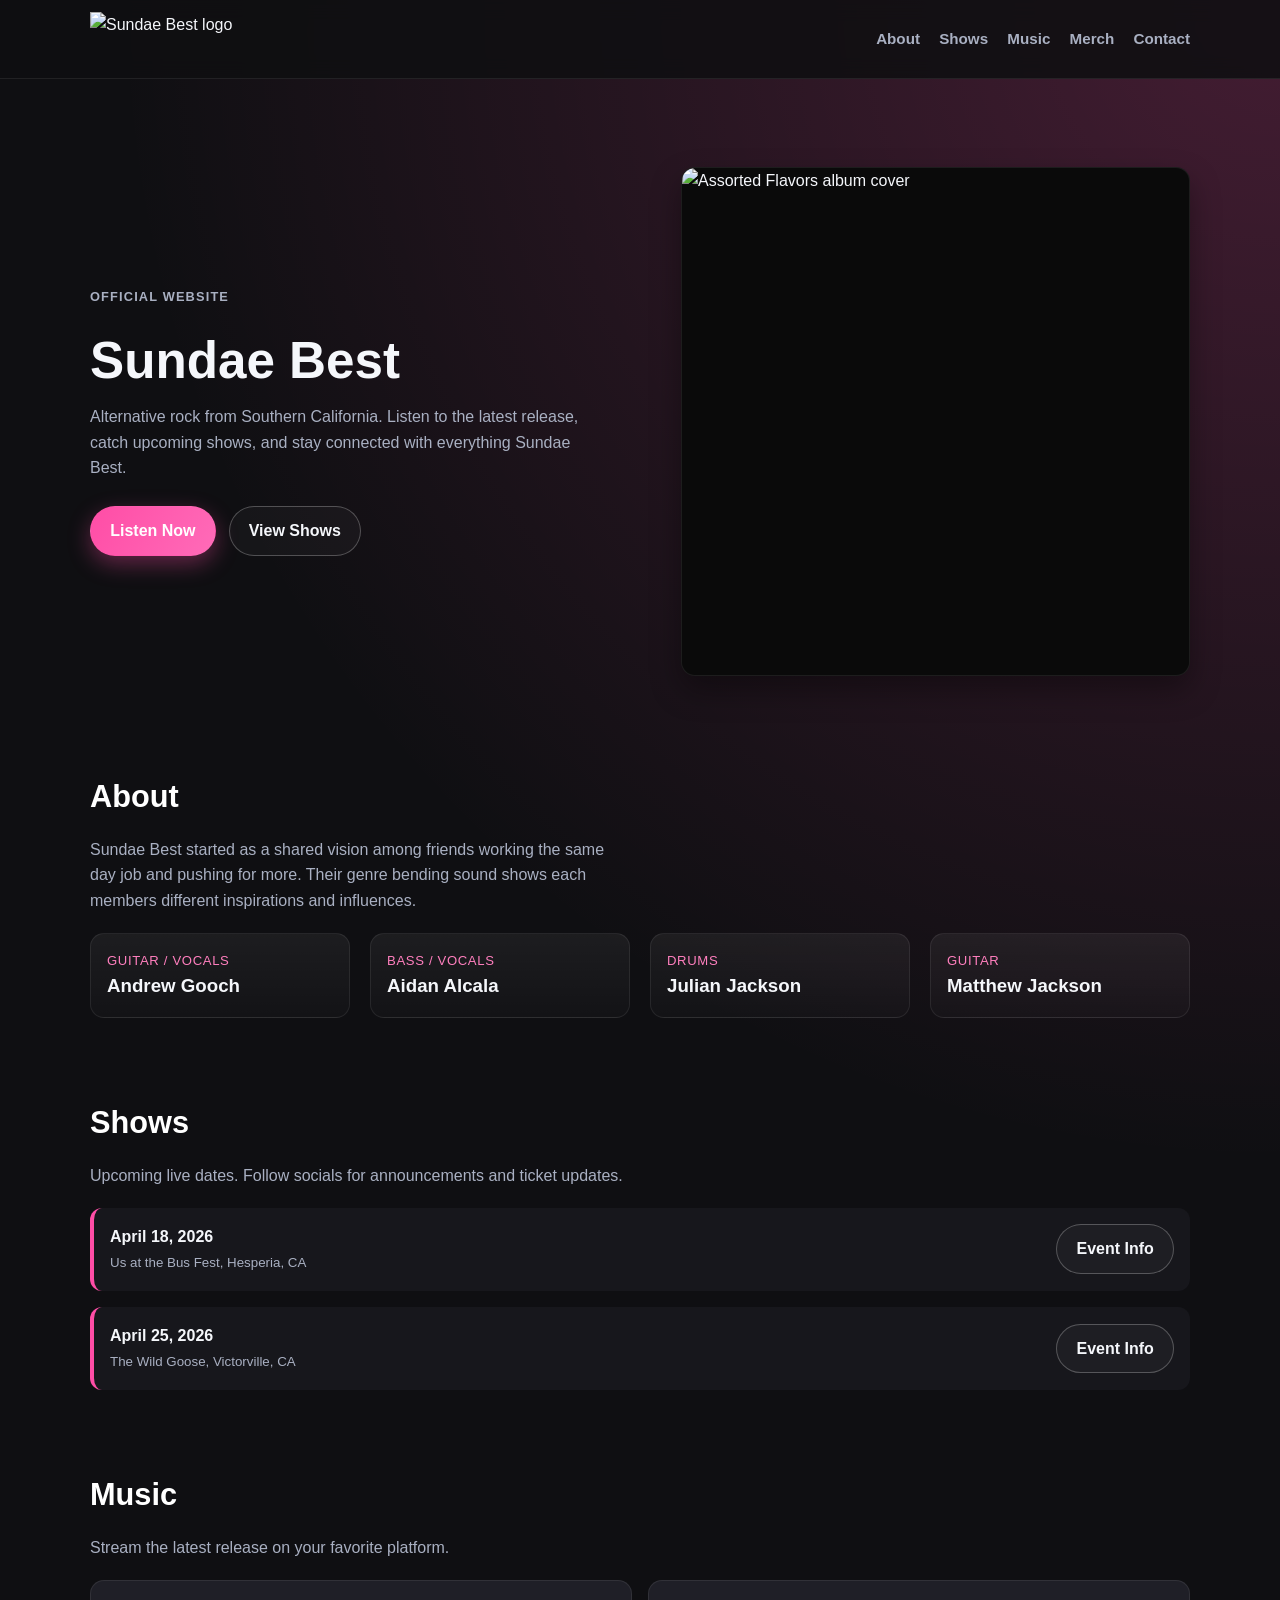
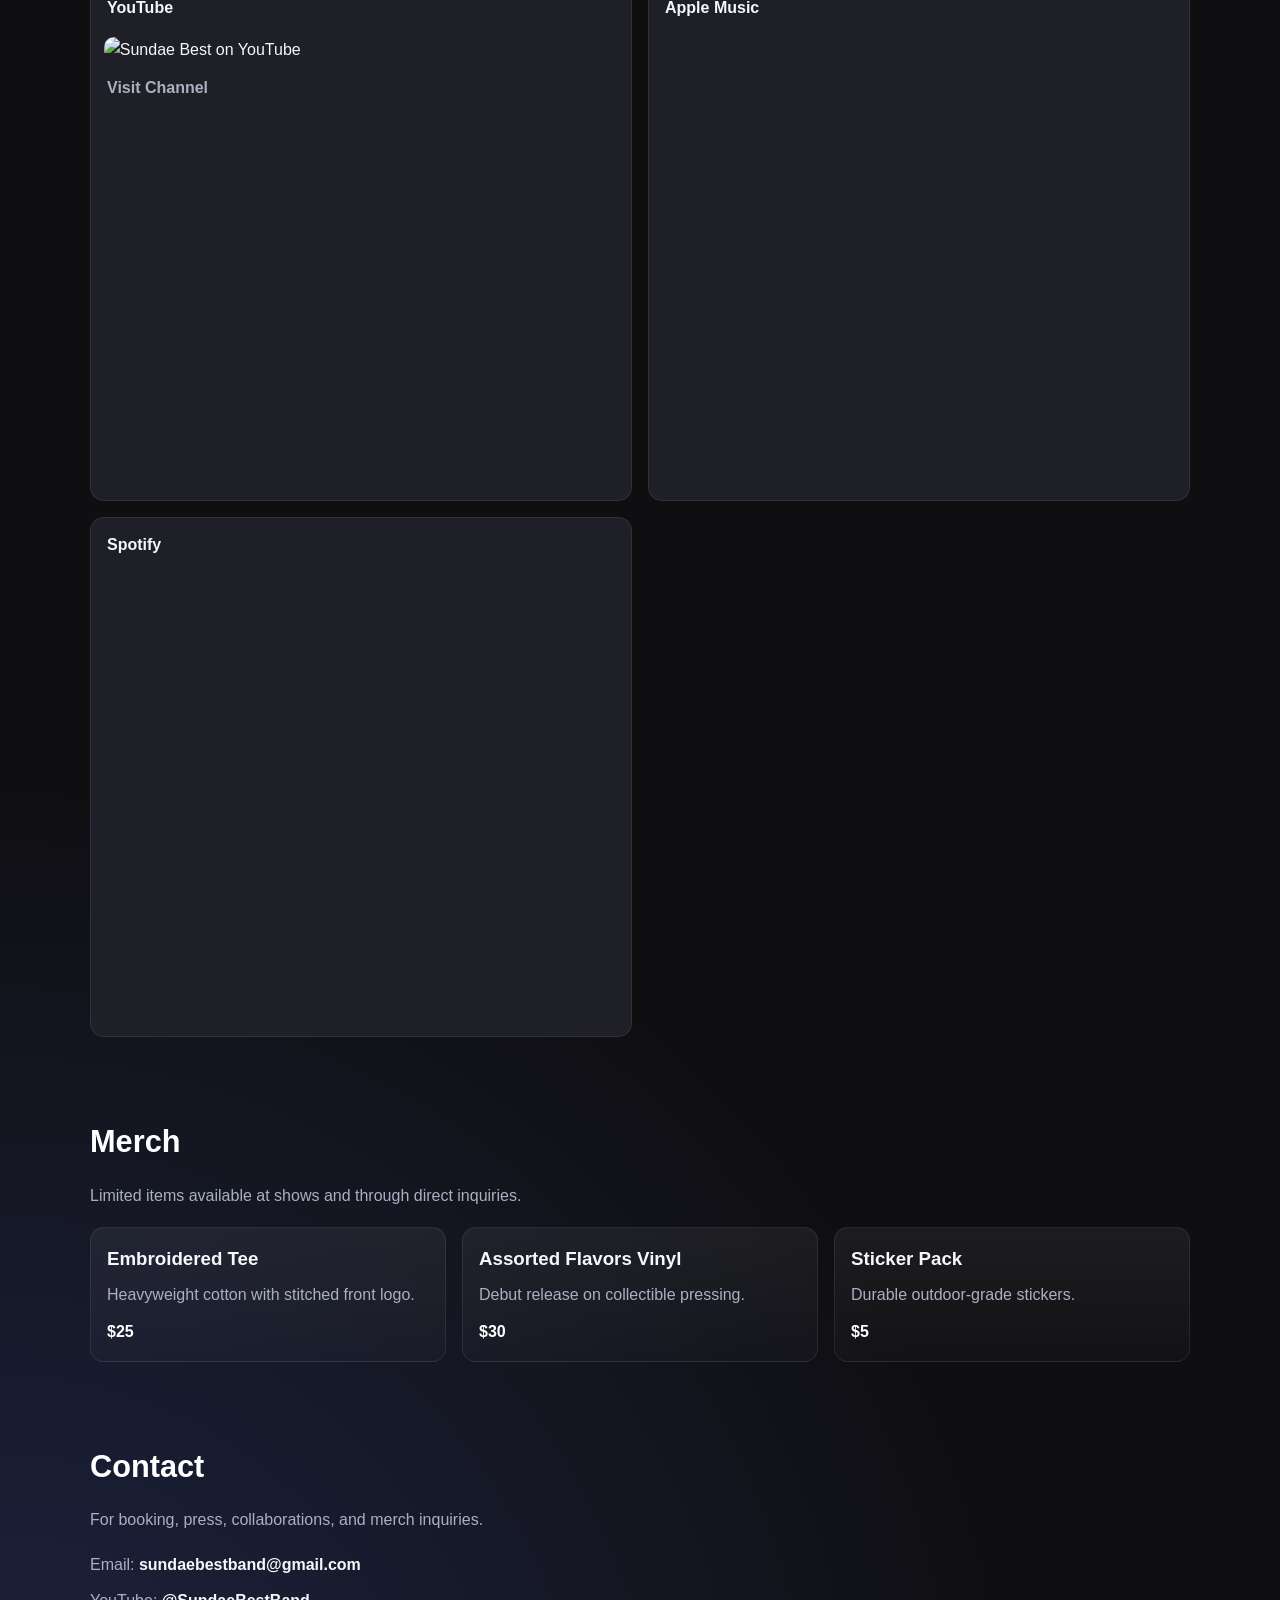
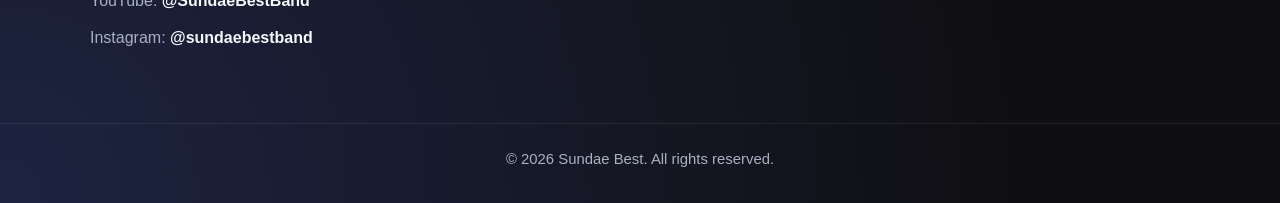
==== commit d85cbad5: "Lots of changes" ====
--- a/index.html
+++ b/index.html
@@ -9,96 +9,189 @@
 </head>
 
 <body>
+  <header>
+    <div class="container nav">
+      <a class="logo" href="#top" aria-label="Go to top">
+        <img src="IMG/logo.png" alt="Sundae Best logo" loading="eager">
+      </a>
+      <nav aria-label="Primary">
+        <ul class="nav-links">
+          <li><a href="#about">About</a></li>
+          <li><a href="#shows">Shows</a></li>
+          <li><a href="#music">Music</a></li>
+          <li><a href="#merch">Merch</a></li>
+          <li><a href="#contact">Contact</a></li>
+        </ul>
+      </nav>
+    </div>
+  </header>
 
-<header>
-    <nav>
-        <div class="logo"> <img src="IMG/logo.png" alt="Sundae Best Logo"></div>
-        <ul class="nav-links">
-            <li><a href="#about">About</a></li>
-            <li><a href="#shows">Shows</a></li>
-            <li><a href="#music">Music</a></li>
-            <li><a href="#merch">Merch</a></li>
+  <main id="top">
+    <section class="hero">
+      <div class="container hero-grid">
+        <div>
+          <p class="eyebrow">Official Website</p>
+          <h1>Sundae Best</h1>
+          <p>
+            Alternative rock from Southern California. Listen to the latest release, catch upcoming shows,
+            and stay connected with everything Sundae Best.
+          </p>
+          <div class="button-row">
+            <a class="btn btn-primary" href="#music">Listen Now</a>
+            <a class="btn btn-secondary" href="#shows">View Shows</a>
+          </div>
+        </div>
+        <div class="carousel" id="carousel" aria-label="Band photo gallery">
+          <div class="carousel-track" id="track">
+            <img src="IMG/AlbumAF.PNG" alt="Assorted Flavors album cover" loading="eager">
+            <img src="IMG/Photo1.jpg" alt="Sundae Best promotional photo 1" loading="lazy">
+            <img src="IMG/Photo2.jpg" alt="Sundae Best promotional photo 2" loading="lazy">
+            <img src="IMG/Photo3.jpg" alt="Sundae Best promotional photo 3" loading="lazy">
+            <img src="IMG/Photo4.PNG" alt="Sundae Best promotional photo 4" loading="lazy">
+            <img src="IMG/Photo5.jpg" alt="Sundae Best promotional photo 5" loading="lazy">
+          </div>
+        </div>
+      </div>
+    </section>
+
+    <section id="about">
+      <div class="container">
+        <h2>About</h2>
+        <p class="section-intro">
+          Sundae Best started as a shared vision among friends working the same day job and pushing for more.
+          Their genre bending sound shows each members different inspirations and influences.
+        </p>
+        <div class="about-grid">
+          <article class="card">
+            <p class="member-role">Guitar / Vocals</p>
+            <h3>Andrew Gooch</h3>
+          </article>
+          <article class="card">
+            <p class="member-role">Bass / Vocals</p>
+            <h3>Aidan Alcala</h3>
+          </article>
+          <article class="card">
+            <p class="member-role">Drums</p>
+            <h3>Julian Jackson</h3>
+          </article>
+          <article class="card">
+            <p class="member-role">Guitar</p>
+            <h3>Matthew Jackson</h3>
+          </article>
+        </div>
+      </div>
+    </section>
+
+    <section id="shows">
+      <div class="container">
+        <h2>Shows</h2>
+        <p class="section-intro">Upcoming live dates. Follow socials for announcements and ticket updates.</p>
+        <div class="shows-list">
+          <article class="show">
+            <div>
+              <strong>April 18, 2026</strong><br>
+              <small>Us at the Bus Fest, Hesperia, CA</small>
+            </div>
+            <a class="btn btn-secondary" href="#contact">Event Info</a>
+          </article>
+          <article class="show">
+            <div>
+              <strong>April 25, 2026</strong><br>
+              <small>The Wild Goose, Victorville, CA</small>
+            </div>
+            <a class="btn btn-secondary" href="#contact">Event Info</a>
+          </article>
+        </div>
+      </div>
+    </section>
+
+    <section id="music">
+      <div class="container">
+        <h2>Music</h2>
+        <p class="section-intro">Stream the latest release on your favorite platform.</p>
+        <div class="music-grid">
+          <article class="platform">
+            <h3>YouTube</h3>
+            <div class="embed-wrap">
+              <a href="https://www.youtube.com/@SundaeBestBand" target="_blank" rel="noopener noreferrer">
+                <img src="https://img.youtube.com/vi/ENrIGJhFksY/maxresdefault.jpg" alt="Sundae Best on YouTube" loading="lazy">
+              </a>
+            </div>
+            <a class="yt-link" href="https://www.youtube.com/@SundaeBestBand" target="_blank" rel="noopener noreferrer">Visit Channel</a>
+          </article>
+
+          <article class="platform">
+            <h3>Apple Music</h3>
+            <div class="embed-wrap">
+              <iframe
+                allow="autoplay *; encrypted-media *; fullscreen *; clipboard-write"
+                height="450"
+                sandbox="allow-forms allow-popups allow-same-origin allow-scripts allow-storage-access-by-user-activation allow-top-navigation-by-user-activation"
+                src="https://embed.music.apple.com/us/album/assorted-flavors/1847141322"
+                loading="lazy"
+                title="Sundae Best on Apple Music">
+              </iframe>
+            </div>
+          </article>
+
+          <article class="platform">
+            <h3>Spotify</h3>
+            <div class="embed-wrap">
+              <iframe
+                src="https://open.spotify.com/embed/artist/6PKrR58yG4EZNNCb6vdg8H?utm_source=generator"
+                height="450"
+                allow="autoplay; clipboard-write; encrypted-media; fullscreen; picture-in-picture"
+                loading="lazy"
+                title="Sundae Best on Spotify">
+              </iframe>
+            </div>
+          </article>
+        </div>
+      </div>
+    </section>
+
+    <section id="merch">
+      <div class="container">
+        <h2>Merch</h2>
+        <p class="section-intro">Limited items available at shows and through direct inquiries.</p>
+        <div class="merch-grid">
+          <article class="card merch-item">
+            <h3>Embroidered Tee</h3>
+            <p>Heavyweight cotton with stitched front logo.</p>
+            <span class="price">$25</span>
+          </article>
+          <article class="card merch-item">
+            <h3>Assorted Flavors Vinyl</h3>
+            <p>Debut release on collectible pressing.</p>
+            <span class="price">$30</span>
+          </article>
+          <article class="card merch-item">
+            <h3>Sticker Pack</h3>
+            <p>Durable outdoor-grade stickers.</p>
+            <span class="price">$5</span>
+          </article>
+        </div>
+      </div>
+    </section>
+
+    <section id="contact">
+      <div class="container">
+        <h2>Contact</h2>
+        <p class="section-intro">For booking, press, collaborations, and merch inquiries.</p>
+        <ul class="contact-list">
+          <li>Email: <a href="mailto:sundaebestband@gmail.com">sundaebestband@gmail.com</a></li>
+          <li>YouTube: <a href="https://www.youtube.com/@SundaeBestBand" target="_blank" rel="noopener noreferrer">@SundaeBestBand</a></li>
+          <li>Instagram: <a href="https://www.instagram.com/sundaebestband/" target="_blank" rel="noopener noreferrer">@sundaebestband</a></li>
         </ul>
-    </nav>
-</header>
+      </div>
+    </section>
+  </main>
 
-<section class="hero">
-<div class="carousel" id="carousel">
-  <div class="carousel-track" id="track">
-    <img src="IMG/AlbumAF.PNG">
-    <img src="IMG/Photo1.jpg">
-    <img src="IMG/Photo2.jpg">
-    <img src="IMG/Photo3.jpg">
-    <img src="IMG/Photo4.PNG">
-    <img src="IMG/Photo5.jpg">
-
-</div>
+  <footer>
+    <div class="container">
+      <p>&copy; <span id="year"></span> Sundae Best. All rights reserved.</p>
     </div>
-</section>
-
-<section id="about">
-    <h2>About</h2>
-    <p>
-        Guitarist/Vocalist - Andrew Gooch <br>
-        Bassist/Vocalist - Aidan Alcala <br>
-        Drummer - Julian Jackson <br>
-        Guitarist - Matthew Jackson <br>
-        <br>
-        Sundae Best is just a group of guys that worked the same dead end job and wanted more.
-    </p>
-</section>
-
-<section id="shows">
-    <h2>Shows</h2>
-    <div class="show">
-        <strong>March 14, 2026</strong> — Art Alley, LA
-    </div>
-    <div class="show">
-        <strong>April 25, 2026</strong> — The Wild Goose, Victorville
-    </div>
-</section>
-
-<section id="music">
-    <h2>Music</h2>
-    <p>Stream our album below:</p>
-    <div class="streaming" id="youtube">
-        <li><a href="https://www.youtube.com/@SundaeBestBand"> <img id = "thumbnails" src="https://img.youtube.com/vi/ENrIGJhFksY/maxresdefault.jpg"> YouTube</a></li>
-    </div>
-    <div class="music-grid">
-
-        <div class="streaming" id="apple">
-            <li><a > <iframe allow="autoplay *; encrypted-media *; fullscreen *; clipboard-write" frameborder="0" height="450" style="width:100%;max-width:660px;overflow:hidden;border-radius:10px;" sandbox="allow-forms allow-popups allow-same-origin allow-scripts allow-storage-access-by-user-activation allow-top-navigation-by-user-activation" src="https://embed.music.apple.com/us/album/assorted-flavors/1847141322"></iframe></a></li>
-        </div>
-        <div class="streaming" id="spotify">
-            <li><a ><iframe data-testid="embed-iframe" style="border-radius:12px" src="https://open.spotify.com/embed/artist/6PKrR58yG4EZNNCb6vdg8H?utm_source=generator" width="100%" height="450" frameBorder="0" allowfullscreen="" allow="autoplay; clipboard-write; encrypted-media; fullscreen; picture-in-picture" loading="lazy"></iframe> </a></li>
-        </div>
-    </div>
-</section>
-
-<section id="merch">
-    <h2>Merch</h2>
-    <div class="merch-grid">
-        <div class="merch-item">
-            <h3>Embroidered Tee</h3>
-            <p>$25</p>
-        </div>
-        <div class="merch-item">
-            <h3>Assorted Flavors Vinyl</h3>
-            <p>$30</p>
-        </div>
-        <div class="merch-item">
-            <h3>Sticker Pack</h3>
-            <p>$5</p>
-        </div>
-    </div>
-</section>
-
-
-
-<footer>
-    © 2026 Sundae Best. All Rights Reserved.
-</footer>
-
+  </footer>
 <script src="SB.js"></script>
 
 </body>
--- a/SB.css
+++ b/SB.css
@@ -1,193 +1,371 @@
+    :root {
+      --bg: #0f0f12;
+      --bg-soft: #17171c;
+      --surface: #1f1f27;
+      --text: #f5f7fb;
+      --muted: #a9b0c2;
+      --accent: #ff4da6;
+      --accent-soft: #ff7fbe;
+      --max-width: 1100px;
+      --radius: 14px;
+      --shadow: 0 14px 30px rgba(0, 0, 0, 0.35);
+    }
 
     * {
-        margin: 0;
-        padding: 0;
-        box-sizing: border-box;
-        font-family: Arial, Helvetica, sans-serif;
+      box-sizing: border-box;
+      margin: 0;
+      padding: 0;
+    }
+
+    html {
+      scroll-behavior: smooth;
     }
 
     body {
-        background-color: #111;
-        color: #fff;
-        line-height: 1.6;
-    }
-
-
+      font-family: "Inter", "Segoe UI", Arial, Helvetica, sans-serif;
+      line-height: 1.6;
+      color: var(--text);
+      background:
+        radial-gradient(circle at top right, rgba(255, 77, 166, 0.22), transparent 32%),
+        radial-gradient(circle at bottom left, rgba(89, 119, 255, 0.2), transparent 28%),
+        var(--bg);
+    }
+
+    a {
+      color: inherit;
+      text-decoration: none;
+    }
+
+    .container {
+      width: min(100% - 2rem, var(--max-width));
+      margin: 0 auto;
+    }
+
+    header {
+      position: sticky;
+      top: 0;
+      z-index: 100;
+      background: rgba(15, 15, 18, 0.88);
+      backdrop-filter: blur(10px);
+      border-bottom: 1px solid rgba(255, 255, 255, 0.08);
+    }
+
+    .nav {
+      display: flex;
+      align-items: center;
+      justify-content: space-between;
+      gap: 1rem;
+      min-height: 78px;
+    }
+
+    .logo img {
+      height: 54px;
+      width: auto;
+      display: block;
+    }
+
+    .nav-links {
+      list-style: none;
+      display: flex;
+      flex-wrap: wrap;
+      gap: 1.2rem;
+      font-weight: 600;
+      font-size: 0.95rem;
+    }
+
+    .nav-links a {
+      color: var(--muted);
+      transition: color 0.2s ease;
+    }
+
+    .nav-links a:hover,
+    .nav-links a:focus-visible {
+      color: var(--accent-soft);
+      outline: none;
+    }
+
+    .hero {
+      padding: 5.5rem 0 3.5rem;
+    }
+
+    .hero-grid {
+      display: grid;
+      gap: 2rem;
+      grid-template-columns: 1.1fr 1fr;
+      align-items: center;
+    }
+
+    .eyebrow {
+      color: var(--accent-soft);
+      text-transform: uppercase;
+      letter-spacing: 0.09em;
+      font-size: 0.8rem;
+      font-weight: 700;
+      margin-bottom: 0.8rem;
+    }
+
+    h1 {
+      font-size: clamp(2rem, 4vw, 3.7rem);
+      line-height: 1.08;
+      margin-bottom: 1rem;
+      text-wrap: balance;
+    }
+
+    .hero p {
+      color: var(--muted);
+      max-width: 55ch;
+      margin-bottom: 1.6rem;
+    }
+
+    .button-row {
+      display: flex;
+      flex-wrap: wrap;
+      gap: 0.8rem;
+    }
+
+    .btn {
+      display: inline-flex;
+      align-items: center;
+      justify-content: center;
+      border-radius: 999px;
+      padding: 0.68rem 1.2rem;
+      font-weight: 700;
+      border: 1px solid transparent;
+      transition: transform 0.15s ease, box-shadow 0.2s ease, border-color 0.2s ease;
+    }
+
+    .btn-primary {
+      background: linear-gradient(120deg, var(--accent), #ff6bb8);
+      color: #fff;
+      box-shadow: 0 8px 22px rgba(255, 77, 166, 0.35);
+    }
+
+    .btn-secondary {
+      border-color: rgba(255, 255, 255, 0.25);
+      color: var(--text);
+      background: rgba(255, 255, 255, 0.03);
+    }
+
+    .btn:hover,
+    .btn:focus-visible {
+      transform: translateY(-1px);
+      outline: none;
+    }
 
     .carousel {
-      position: relative;
-      width: 60vh;
+      width: 100%;
+      max-width: 510px;
+      margin: 0 auto;
+      border-radius: var(--radius);
       overflow: hidden;
+      background: #0a0a0a;
+      box-shadow: var(--shadow);
+      border: 1px solid rgba(255, 255, 255, 0.08);
+    }
+
+    .carousel-track {
+      display: flex;
+      transition: transform 0.5s ease-in-out;
+      will-change: transform;
+    }
+
+    .carousel img {
+      width: 100%;
+      aspect-ratio: 1/1;
+      object-fit: cover;
+      flex-shrink: 0;
+      display: block;
+    }
+
+    section {
+      padding: 2.5rem 0;
+    }
+
+    h2 {
+      font-size: clamp(1.5rem, 2.4vw, 2rem);
+      margin-bottom: 1rem;
+      color: #fff;
+    }
+
+    .section-intro {
+      color: var(--muted);
+      max-width: 60ch;
+      margin-bottom: 1.2rem;
+    }
+
+    .about-grid {
+      display: grid;
+      gap: 1.25rem;
+      grid-template-columns: repeat(auto-fit, minmax(230px, 1fr));
+      margin-top: 1rem;
+    }
+
+    .card {
+      background: linear-gradient(180deg, rgba(255, 255, 255, 0.06), rgba(255, 255, 255, 0.02));
+      border: 1px solid rgba(255, 255, 255, 0.08);
+      border-radius: var(--radius);
+      padding: 1rem;
+    }
+
+    .member-role {
+      color: var(--accent-soft);
+      font-size: 0.82rem;
+      text-transform: uppercase;
+      letter-spacing: 0.05em;
+    }
+
+    .shows-list {
+      display: grid;
+      gap: 1rem;
+      margin-top: 1rem;
+    }
+
+    .show {
+      display: flex;
+      align-items: center;
+      justify-content: space-between;
+      gap: 1rem;
+      padding: 1rem;
+      border-radius: 12px;
+      border-left: 4px solid var(--accent);
+      background: var(--bg-soft);
+    }
+
+    .show small {
+      color: var(--muted);
+    }
+
+    .music-grid {
+      display: grid;
+      grid-template-columns: 1fr 1fr;
+      gap: 1rem;
+      margin-top: 1rem;
+    }
+
+    .platform {
+      background: var(--surface);
+      border: 1px solid rgba(255, 255, 255, 0.08);
+      border-radius: var(--radius);
+      overflow: hidden;
+    }
+
+    .platform h3 {
+      font-size: 1rem;
+      padding: 0.9rem 1rem 0.2rem;
+    }
+
+    .platform .embed-wrap {
+      padding: 0.8rem;
+    }
+
+    .platform iframe,
+    .platform img {
+      width: 100%;
+      border: 0;
       border-radius: 10px;
-      box-shadow: 0 4px 10px rgba(0,0,0,0.2);
-      background: #000;
-    }
-
-    .carousel-track {
-      display: flex;
-      transition: transform 0.5s ease-in-out;
-    }
-
-    .carousel img {
-      width: 60vh;
-      height: 60vh;
-      object-fit: cover;
-    }
-
-
-    /* NAVIGATION */
-    header {
-        background: #000;
-        padding: 1rem 2rem;
-        position: static;
-        top: 0;
-        z-index: 1000;
-    }
-
-    nav {
-        display: flex;
-        justify-content: space-between;
-        align-items: center;
-    }
-
-    .logo {
-        display: flex;
-        justify-content: space-between;
-        height: 10vh;
-        padding: 0;
-
-    }
-
-    .nav-links {
-        list-style: none;
-        display: flex;
-        gap: 2rem;
-    }
-
-    .nav-links a {
-        text-decoration: none;
-        color: #fff;
-        font-weight: 500;
-        transition: color 0.3s ease;
-    }
-
-    .nav-links a:hover {
-        color: #ff4da6;
-    }
-
-    /* HERO */
-    .hero {
-        height: 70vh;
-        display: flex;
-        justify-content: center;
-        align-items: center;
-        text-align: center;
-        padding: 0rem 0
-
-    }
-
-    .hero h1 {
-        font-size: 3rem;
-        margin-bottom: 10rem;
-    }
-
-    .hero p {
-        font-size: 1.2rem;
-        color: #ccc;
-    }
-    .about {
-        margin-bottom: 1rem;
-        padding: 0rem;
-    }
-
-    section {
-        padding: 2rem 2rem;
-        max-width: 1000px;
-        margin: auto;
-    }
-
-    section h2 {
-        font-size: 2rem;
-        margin-bottom: 1.5rem;
-        border-bottom: 2px solid #ff4da6;
-        display: inline-block;
-        padding-bottom: 0.5rem;
-    }
-
-    /* SHOWS */
-    .show {
-        margin-bottom: 1rem;
-        padding: 1rem;
-        background: #1a1a1a;
-        border-left: 4px solid #ff4da6;
-    }
-
-    /* MUSIC */
-    .music-grid {
-        display: grid;
-        grid-template-columns: 1fr 1fr;
-        gap: 1rem;
-        margin-top: 2rem;
-    }   
-
-    .streaming {
-        background: #1a1a1a;
-        margin-top: 1rem;
-        list-style: none;
-    }
-
-
-    .streaming a {
-        text-decoration: none;
-        text-align: center;
-        color: #fff;
-        font-weight: 500;
-        transition: color 0.3s ease;
-        display: block;
-    }
-
-    .streaming img {
-        max-width: 100%;
-        height: auto;
-        overflow: hidden;
-        image-rendering: optimizeQuality;
-    }
-
-    .streaming a:hover {
-        color: #ff4da6;
-    }
-
-
-    /* MERCH */
+      display: block;
+    }
+
+    .platform .yt-link {
+      display: block;
+      color: var(--muted);
+      font-weight: 600;
+      padding: 0 1rem 1rem;
+    }
+
+    .platform .yt-link:hover,
+    .platform .yt-link:focus-visible {
+      color: var(--accent-soft);
+      outline: none;
+    }
+
     .merch-grid {
-        display: grid;
-        grid-template-columns: repeat(auto-fit, minmax(200px, 1fr));
-        gap: 1.5rem;
-        margin-top: 2rem;
-    }
-
-    .merch-item {
-        background: #1a1a1a;
-        padding: 1rem;
-        text-align: center;
-    }
-
+      display: grid;
+      grid-template-columns: repeat(auto-fit, minmax(190px, 1fr));
+      gap: 1rem;
+      margin-top: 1rem;
+    }
+
+    .merch-item h3 {
+      margin-bottom: 0.5rem;
+    }
+
+    .merch-item p {
+      color: var(--muted);
+    }
+
+    .price {
+      color: #fff;
+      font-weight: 700;
+      margin-top: 0.7rem;
+      display: inline-block;
+    }
+
+    .contact-list {
+      margin-top: 1rem;
+      list-style: none;
+      display: grid;
+      gap: 0.7rem;
+      color: var(--muted);
+    }
+
+    .contact-list a {
+      color: var(--text);
+      font-weight: 600;
+    }
+
+    .contact-list a:hover,
+    .contact-list a:focus-visible {
+      color: var(--accent-soft);
+      outline: none;
+    }
 
     footer {
-        text-align: center;
-        padding: 2rem;
-        background: #000;
-        margin-top: 2rem;
+      border-top: 1px solid rgba(255, 255, 255, 0.08);
+      color: var(--muted);
+      margin-top: 2rem;
+      padding: 1.5rem 0 2rem;
+      text-align: center;
+      font-size: 0.93rem;
+    }
+
+    @media (max-width: 900px) {
+      .hero-grid {
+        grid-template-columns: 1fr;
+      }
+
+      .music-grid {
+        grid-template-columns: 1fr;
+      }
+    }
+
+    @media (max-width: 680px) {
+      .nav {
+        padding: 0.8rem 0;
+      }
+
+      .logo img {
+        height: 46px;
+      }
+
+      .nav-links {
+        gap: 0.8rem;
         font-size: 0.9rem;
-        color: #aaa;
-    }
-
-    @media (max-width: 768px) {
-        .nav-links {
-            gap: 1rem;
-        }
-
-        .hero h1 {
-            font-size: 2rem;
-        }
-    }+      }
+
+      .show {
+        flex-direction: column;
+        align-items: flex-start;
+      }
+    }
+
+    @media (prefers-reduced-motion: reduce) {
+      html {
+        scroll-behavior: auto;
+      }
+
+      .carousel-track,
+      .btn {
+        transition: none;
+      }
+    }
